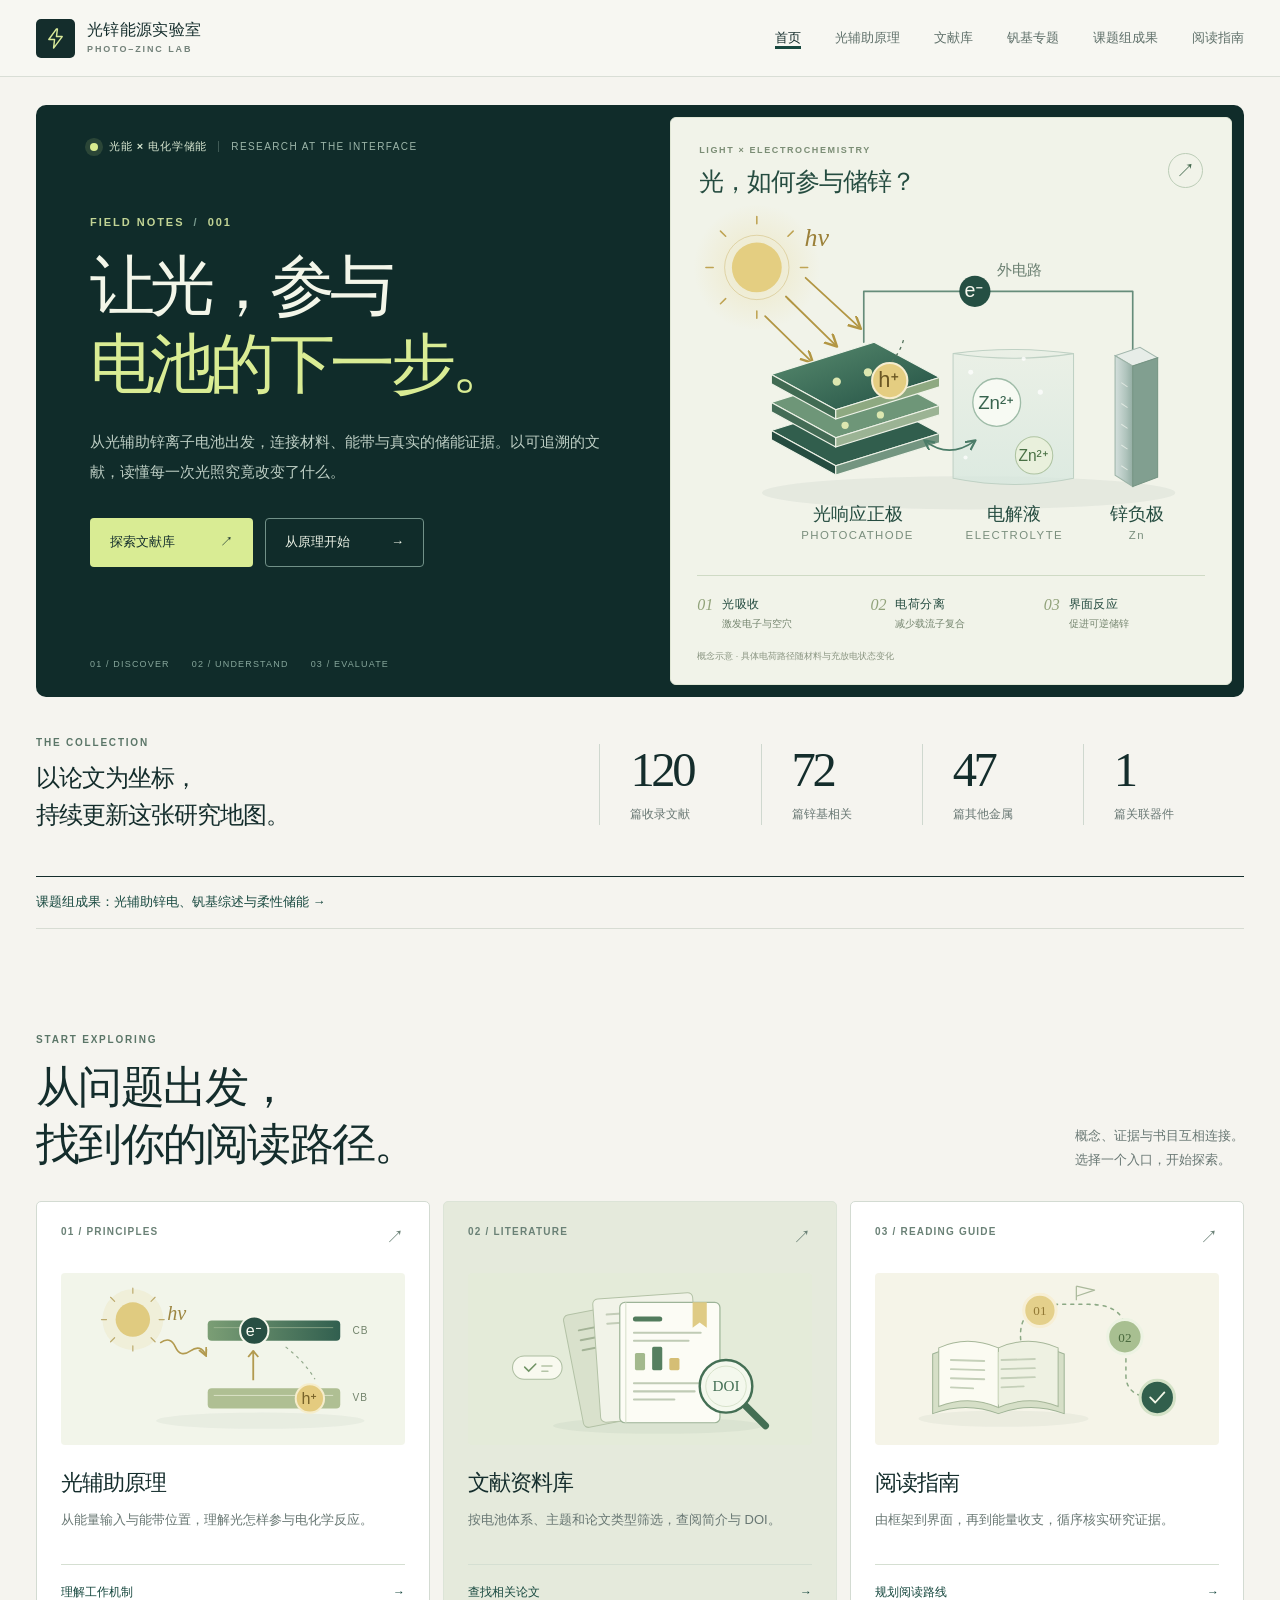
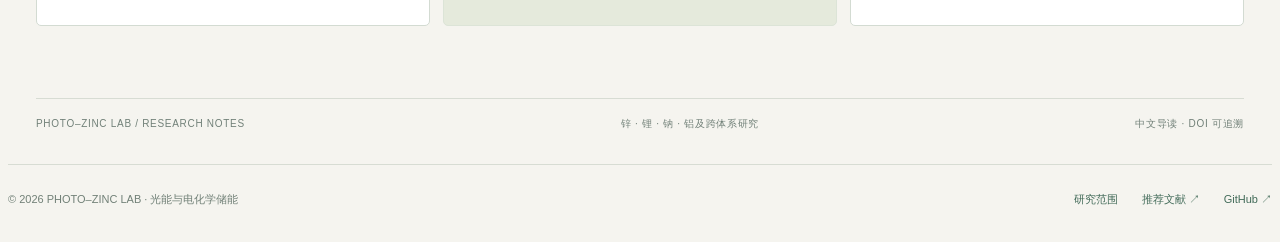
==== index.html @ b0307378 "Illustrate the three home reading entrances" ====
<!DOCTYPE html>
<html lang="zh-CN">
<head>
  <meta charset="utf-8"/>
  <meta name="viewport" content="width=device-width, initial-scale=1"/>
  <meta name="theme-color" content="#102c2a"/>
  <title>首页 · 光锌能源实验室</title>
  <meta name="description" content="光辅助电池原理与精选文献，连接锌、锂、钠、铝等金属体系。"/>
  <link rel="stylesheet" href="site.css?v=20261015-group1"/>
  <link rel="stylesheet" href="home-mechanism.css?v=20261015-diagram1"/>
  <link rel="stylesheet" href="home-entries.css?v=20261015-entries1"/>
</head>
<body>
  <a class="skip-link" href="#main-content">跳转到主要内容</a>
  <header class="site-header">
    <div class="header-inner">
      <a href="index.html" class="brand" aria-label="光锌能源实验室首页">
        <span class="brand-mark"><svg width="23" height="23" viewBox="0 0 24 24" fill="none" aria-hidden="true"><path d="M13 2 5 13h6l-1 9 9-12h-6l1-8Z" stroke="currentColor" stroke-width="1.5" stroke-linejoin="round"/></svg></span>
        <span><strong>光锌能源实验室</strong><small>PHOTO–ZINC LAB</small></span>
      </a>
      <nav class="site-nav" aria-label="主导航">
        <a href="index.html" aria-current="page">首页</a>
        <a href="principles.html">光辅助原理</a>
        <a href="literature.html">文献库</a>
        <a href="vanadium.html">钒基专题</a><a href="group.html">课题组成果</a><a href="guide.html">阅读指南</a>
      </nav>
    </div>
  </header>
  <main class="page-shell" id="main-content">
    <section class="home-hero" aria-labelledby="hero-title">
      <div class="hero-copy">
        <div class="hero-overline"><span class="hero-pulse" aria-hidden="true"></span><span>光能 × 电化学储能</span><span class="hero-overline-en">RESEARCH AT THE INTERFACE</span></div>
        <span class="hero-edition">FIELD NOTES <span> / </span> 001</span>
        <h1 id="hero-title">让光，参与<br/><em>电池的下一步。</em></h1>
        <p class="home-lead">从光辅助锌离子电池出发，连接材料、能带与真实的储能证据。以可追溯的文献，读懂每一次光照究竟改变了什么。</p>
        <div class="hero-actions">
          <a class="button primary" href="literature.html">探索文献库 <span aria-hidden="true">↗</span></a>
          <a class="button secondary" href="principles.html">从原理开始 <span aria-hidden="true">→</span></a>
        </div>
        <div class="hero-index"><span>01 / DISCOVER</span><span>02 / UNDERSTAND</span><span>03 / EVALUATE</span></div>
      </div>
      <figure class="hero-visual mechanism-figure" aria-labelledby="mechanism-heading">
        <div class="mechanism-heading"><div><span class="mechanism-eyebrow">LIGHT × ELECTROCHEMISTRY</span><h2 id="mechanism-heading">光，如何参与储锌？</h2></div><a class="mechanism-link" href="principles.html" aria-label="查看光辅助工作原理">↗</a></div>
        <svg class="mechanism-art" viewBox="0 0 520 350" role="img" aria-labelledby="mechanism-title mechanism-description">
          <title id="mechanism-title">光辅助锌离子电池的界面反应示意</title>
          <desc id="mechanism-description">光照激发光响应正极中的电子与空穴。分离后的载流子参与界面反应，锌离子在正极与电解液之间可逆迁移；正极通过外电路与锌负极相连。箭头表示概念过程，具体电荷路径随材料和充放电状态变化。</desc>
          <defs>
            <radialGradient id="light-halo"><stop stop-color="#e5cd73" stop-opacity=".3"/><stop offset="1" stop-color="#e5cd73" stop-opacity="0"/></radialGradient>
            <linearGradient id="cathode-face" x1="0" y1="0" x2="1" y2="1"><stop stop-color="#5a8d70"/><stop offset="1" stop-color="#214f43"/></linearGradient>
            <linearGradient id="zinc-face" x1="0" x2="1"><stop stop-color="#d4dfdc"/><stop offset=".6" stop-color="#b1c5be"/><stop offset="1" stop-color="#93ada3"/></linearGradient>
            <linearGradient id="electrolyte-fill" x1="0" y1="0" x2="0" y2="1"><stop stop-color="#d6e7de" stop-opacity=".25"/><stop offset="1" stop-color="#d6e7de" stop-opacity=".75"/></linearGradient>
            <marker id="light-arrow" markerWidth="8" markerHeight="8" refX="6" refY="3.5" orient="auto"><path d="M0 0 7 3.5 0 7" fill="none" stroke="#b29643" stroke-width="1.4" stroke-linejoin="round"/></marker>
            <marker id="ion-arrow" markerWidth="7" markerHeight="7" refX="5.5" refY="3" orient="auto-start-reverse"><path d="M0 0 6 3 0 6" fill="none" stroke="#4b7c68" stroke-width="1.3" stroke-linejoin="round"/></marker>
          </defs>
          <ellipse cx="277" cy="280" rx="199" ry="16" fill="#1b443b" opacity=".055"/>
          <path d="M176 135V86H435V143" fill="none" stroke="#668c7a" stroke-width="1.6" stroke-linecap="round" stroke-linejoin="round"/>
          <text x="326" y="70" text-anchor="middle" fill="#6c8072" font-size="14">外电路</text>
          <g transform="translate(283 86)"><circle r="15" fill="#254f43"/><text text-anchor="middle" y="5.5" fill="#f8f9f0" font-size="19">e⁻</text></g>
          <circle cx="73" cy="63" r="61" fill="url(#light-halo)"/>
          <circle cx="73" cy="63" r="24" fill="#e4ce81"/>
          <circle cx="73" cy="63" r="31" fill="none" stroke="#c9b166" stroke-width=".8" opacity=".55"/>
          <g fill="none" stroke="#bfa454" stroke-width="1.5" stroke-linecap="round"><path d="M73 21v-7M73 105v7M31 63h-7M115 63h7M43 33l-5-5M103 93l5 5M43 93l-5 5M103 33l5-5"/></g>
          <text x="119" y="42" fill="#9b8039" font-family="Georgia,serif" font-style="italic" font-size="25">hν</text>
          <g fill="none" stroke="#b29643" stroke-width="1.7" stroke-linecap="round" marker-end="url(#light-arrow)"><path d="M101 91l48 47"/><path d="M81 110l45 44"/><path d="M120 73l52 48"/></g>
          <path d="M262 146Q319 138 378 146V266Q322 278 262 266Z" fill="url(#electrolyte-fill)" stroke="#bfd1c4" stroke-width="1"/>
          <path d="M262 146Q319 155 378 146" fill="none" stroke="#bfd1c4" stroke-width="1"/>
          <g fill="#fff" opacity=".75"><circle cx="279" cy="164" r="2.4"/><circle cx="346" cy="183" r="2.5"/><circle cx="352" cy="254" r="2"/><circle cx="274" cy="246" r="2"/><circle cx="330" cy="151" r="2"/></g>
          <g stroke="#eff3e8" stroke-width="1.1" stroke-linejoin="round">
            <path d="m87 220 99-31 63 34-100 31Z" fill="#315e4d"/><path d="M87 220v9l62 34v-9Z" fill="#254c40"/><path d="m149 254 100-31v9l-100 31Z" fill="#739580"/>
            <path d="m87 193 99-31 63 34-100 31Z" fill="#6e9678"/><path d="M87 193v9l62 34v-9Z" fill="#446c56"/><path d="m149 227 100-31v9l-100 31Z" fill="#9bb394"/>
            <path d="m87 166 99-31 63 34-100 31Z" fill="url(#cathode-face)"/><path d="M87 166v9l62 34v-9Z" fill="#416b53"/><path d="m149 200 100-31v9l-100 31Z" fill="#8ea981"/>
          </g>
          <g fill="#dce7b0"><circle cx="150" cy="173" r="4"/><circle cx="180" cy="164" r="4"/><circle cx="210" cy="174" r="4"/><circle cx="158" cy="215" r="3.5"/><circle cx="192" cy="205" r="3.5"/></g>
          <path d="M198 159q13-12 17-29" fill="none" stroke="#54725d" stroke-width="1.3" stroke-dasharray="3 4"/>
          <g transform="translate(201 172)"><circle r="17" fill="#e4cd81" stroke="#f6edcf" stroke-width="2"/><text text-anchor="middle" y="6" fill="#6a5724" font-size="21">h⁺</text></g>
          <g transform="translate(304 193)"><circle r="23" fill="#f7faf3" stroke="#9fbca8" stroke-width="1.3"/><text text-anchor="middle" y="6" fill="#38634e" font-size="18">Zn²⁺</text></g>
          <g transform="translate(340 244)"><circle r="18" fill="#e9f0dc" stroke="#afc4a2" stroke-width="1"/><text text-anchor="middle" y="5" fill="#497044" font-size="15">Zn²⁺</text></g>
          <path d="M235 230q23 18 48 0" fill="none" stroke="#4b7c68" stroke-width="1.6" stroke-linecap="round" marker-start="url(#ion-arrow)" marker-end="url(#ion-arrow)"/>
          <path d="m418 148 24-8 17 10-24 8Z" fill="#e7ede8" stroke="#a2b7ad" stroke-width="1"/><path d="M418 148v115l17 11V158Z" fill="url(#zinc-face)" stroke="#9cb3a7" stroke-width="1"/><path d="m435 158 24-8v115l-24 9Z" fill="#819f90" stroke="#759483" stroke-width="1"/>
          <g fill="none" stroke="#f0f4ed" stroke-width="1" opacity=".7"><path d="m424 174 6 4m-6 16 6 4m-6 16 6 4m-6 16 6 4m-6 16 6 4"/></g>
          <g fill="#254c40" font-size="17" font-weight="600" text-anchor="middle"><text x="170" y="306">光响应正极</text><text x="321" y="306">电解液</text><text x="439" y="306">锌负极</text></g>
          <g fill="#7a8e7d" font-size="11" letter-spacing="1.4" text-anchor="middle"><text x="170" y="325">PHOTOCATHODE</text><text x="321" y="325">ELECTROLYTE</text><text x="439" y="325">Zn</text></g>
        </svg>
        <figcaption class="mechanism-caption"><ol class="mechanism-steps"><li><span>01</span><div><strong>光吸收</strong><small>激发电子与空穴</small></div></li><li><span>02</span><div><strong>电荷分离</strong><small>减少载流子复合</small></div></li><li><span>03</span><div><strong>界面反应</strong><small>促进可逆储锌</small></div></li></ol><p>概念示意 · 具体电荷路径随材料与充放电状态变化</p></figcaption>
      </figure>
    </section>
    <section class="home-metrics" aria-label="文献库概览">
      <div class="metric-intro"><span class="kicker">THE COLLECTION</span><strong>以论文为坐标，<br/>持续更新这张研究地图。</strong></div>
      <div class="home-stats"><div><strong data-paper-count>120</strong><span>篇收录文献</span></div><div><strong data-system-count="zinc">72</strong><span>篇锌基相关</span></div><div><strong data-system-count="other-metals">47</strong><span>篇其他金属</span></div><div><strong data-system-count="related-devices">1</strong><span>篇关联器件</span></div></div>
    </section>
    <p class="home-group-link"><a href="group.html">课题组成果：光辅助锌电、钒基综述与柔性储能 →</a></p><section class="entry-section" aria-labelledby="entry-title">
      <div class="entry-heading"><div><span class="kicker">START EXPLORING</span><h2 id="entry-title">从问题出发，<br/>找到你的阅读路径。</h2></div><p>概念、证据与书目互相连接。<br/>选择一个入口，开始探索。</p></div>
      <div class="entry-grid" id="home-paths">
        <a class="entry-card illustrated-entry" href="principles.html"><div class="entry-card-top"><span>01 / PRINCIPLES</span><span aria-hidden="true">↗</span></div><div class="entry-art entry-art-principles" aria-hidden="true"><svg viewBox="0 0 320 170" focusable="false">
  <defs><linearGradient id="entry-band" x1="0" x2="1"><stop stop-color="#7b9e75"/><stop offset="1" stop-color="#315f4f"/></linearGradient><marker id="entry-photon-arrow" markerWidth="6" markerHeight="6" refX="4.5" refY="2.5" orient="auto"><path d="M0 0 5 2.5 0 5" fill="none" stroke="#b29a4f" stroke-width="1.2"/></marker></defs>
  <ellipse cx="187" cy="146" rx="103" ry="8" fill="#254c40" opacity=".05"/>
  <circle cx="61" cy="46" r="30" fill="#e5dba2" opacity=".25"/><circle cx="61" cy="46" r="17" fill="#e0cb80"/><g stroke="#bdab6e" stroke-width="1.2" stroke-linecap="round"><path d="M61 20v-5M61 72v5M35 46h-5M87 46h5M43 28l-4-4M79 64l4 4M43 64l-4 4M79 28l4-4"/></g>
  <path d="M88 69q10-7 15 4t15 4 15 4" fill="none" stroke="#b29a4f" stroke-width="1.6" marker-end="url(#entry-photon-arrow)"/><text x="95" y="46" font-size="20" font-family="Georgia,serif" font-style="italic" fill="#9d8642">hν</text>
  <rect x="135" y="47" width="131" height="20" rx="4" fill="url(#entry-band)"/><path d="M141 54h118" stroke="#b5c8a4" stroke-width=".8" opacity=".7"/>
  <rect x="135" y="114" width="131" height="20" rx="4" fill="#afbf93"/><path d="M141 121h118" stroke="#e5ebd3" stroke-width=".8"/>
  <path d="M180 106V78m-5 5 5-6 5 6" fill="none" stroke="#b29a4f" stroke-width="1.8" stroke-linejoin="round"/>
  <path d="M212 73q19 15 29 32" fill="none" stroke="#94aa8d" stroke-width="1.2" stroke-dasharray="3 4"/>
  <circle cx="181" cy="57" r="14" fill="#284f43" stroke="#f5f7eb" stroke-width="2"/><text x="181" y="62" text-anchor="middle" fill="#fafbf3" font-size="16">e⁻</text>
  <circle cx="236" cy="124" r="14" fill="#e4cb7f" stroke="#f5edcc" stroke-width="2"/><text x="236" y="129" text-anchor="middle" fill="#78632a" font-size="16">h⁺</text>
  <g fill="#72836b" font-size="10" letter-spacing="1"><text x="278" y="60">CB</text><text x="278" y="127">VB</text></g>
</svg></div><div class="entry-copy"><h3>光辅助原理</h3><p>从能量输入与能带位置，理解光怎样参与电化学反应。</p></div><span class="entry-link">理解工作机制 <span aria-hidden="true">→</span></span></a>
        <a class="entry-card illustrated-entry" href="literature.html"><div class="entry-card-top"><span>02 / LITERATURE</span><span aria-hidden="true">↗</span></div><div class="entry-art entry-art-library" aria-hidden="true"><svg viewBox="0 0 320 170" focusable="false">
  <ellipse cx="178" cy="151" rx="104" ry="8" fill="#254c40" opacity=".05"/>
  <g transform="rotate(-11 148 86)"><rect x="93" y="31" width="95" height="113" rx="5" fill="#d9e1cc" stroke="#b3c2a6"/><path d="M106 48h47m-47 10h61m-61 10h55" stroke="#a3b396" stroke-width="2" stroke-linecap="round"/></g>
  <g transform="rotate(-4 173 82)"><rect x="117" y="22" width="99" height="122" rx="5" fill="#f1f3e8" stroke="#b3c2a6"/><path d="M130 38h55m-55 9h63" stroke="#c3cdb8" stroke-width="2" stroke-linecap="round"/></g>
  <rect x="140" y="29" width="99" height="119" rx="5" fill="#fcfcf5" stroke="#9db498" stroke-width="1.2"/><path d="M146 29v119" stroke="#d6dfc9" stroke-width="1"/>
  <rect x="153" y="43" width="29" height="5" rx="2.5" fill="#527c5d"/><path d="M154 59h66m-66 8h54m-54 42h64m-64 8h60m-60 8h40" fill="none" stroke="#c0cbb5" stroke-width="2" stroke-linecap="round"/>
  <rect x="155" y="79" width="10" height="17" rx="1.5" fill="#a3b98d"/><rect x="172" y="73" width="10" height="23" rx="1.5" fill="#567f60"/><rect x="189" y="84" width="10" height="12" rx="1.5" fill="#d5be75"/>
  <path d="M212 29v25l7-5 7 5V29" fill="#dfcb85"/>
  <g transform="translate(58 94)"><rect x="-24" y="-12" width="49" height="23" rx="11.5" fill="#f8f9ef" stroke="#adbea1"/><path d="m-12-1 4 4 7-7" fill="none" stroke="#709365" stroke-width="1.5" stroke-linecap="round"/><path d="M5-2h10m-10 5h6" stroke="#b4c4a7" stroke-width="1.5" stroke-linecap="round"/></g>
  <g transform="translate(245 112)"><path d="m19 19 20 20" fill="none" stroke="#446f54" stroke-width="7" stroke-linecap="round"/><circle r="26" fill="#f4f8ed" stroke="#446f54" stroke-width="2.4"/><circle r="20" fill="none" stroke="#d1ddc3" stroke-width=".8"/><text text-anchor="middle" y="5" fill="#446f54" font-family="Georgia,serif" font-size="15">DOI</text></g>
</svg></div><div class="entry-copy"><h3>文献资料库</h3><p>按电池体系、主题和论文类型筛选，查阅简介与 DOI。</p></div><span class="entry-link">查找相关论文 <span aria-hidden="true">→</span></span></a>
        <a class="entry-card illustrated-entry" href="guide.html"><div class="entry-card-top"><span>03 / READING GUIDE</span><span aria-hidden="true">↗</span></div><div class="entry-art entry-art-guide" aria-hidden="true"><svg viewBox="0 0 320 170" focusable="false">
  <ellipse cx="117" cy="144" rx="84" ry="8" fill="#254c40" opacity=".05"/>
  <path d="M47 80q33-14 65 0 32-14 65 0v59q-33-12-65 0-32-12-65 0Z" fill="#d6dfc7" stroke="#9fb396" stroke-width="1"/>
  <path d="M53 74q28-13 59 0v59q-29-13-59-1Z" fill="#fbfbf2" stroke="#a6b799" stroke-width="1"/><path d="M112 74q30-13 59 0v58q-29-12-59 1Z" fill="#eef1e2" stroke="#a6b799" stroke-width="1"/>
  <path d="M112 78v52" stroke="#d1dbc2" stroke-width="1.2"/><path d="m65 86 33 1m-33 8 33 1m-33 8 33 1m-33 8 22 1m28-28 33-1m-33 10 33-1m-33 10 33-1m-33 10 22-1" fill="none" stroke="#c5d0b9" stroke-width="1.8" stroke-linecap="round"/>
  <path d="M134 66q-3-35 37-35h30q37 0 37 29v41q0 22 29 22" fill="none" stroke="#8ca985" stroke-width="1.5" stroke-linecap="round" stroke-dasharray="3 5"/>
  <circle cx="153" cy="37" r="16" fill="#e4d08b" stroke="#f7efd5" stroke-width="3"/><text x="153" y="42" text-anchor="middle" fill="#927935" font-size="13" font-family="Georgia,serif">01</text>
  <circle cx="237" cy="63" r="17" fill="#a8bf91" stroke="#edf3e3" stroke-width="3"/><text x="237" y="68" text-anchor="middle" fill="#48683c" font-size="13" font-family="Georgia,serif">02</text>
  <circle cx="269" cy="123" r="17" fill="#315f4c" stroke="#d4e2c7" stroke-width="3"/><path d="m262 123 5 5 9-10" fill="none" stroke="#f3f7e8" stroke-width="1.8" stroke-linecap="round" stroke-linejoin="round"/>
  <path d="M189 27V13m0 0 18 4-18 6" fill="none" stroke="#aab99b" stroke-width="1.2" stroke-linejoin="round"/>
</svg></div><div class="entry-copy"><h3>阅读指南</h3><p>由框架到界面，再到能量收支，循序核实研究证据。</p></div><span class="entry-link">规划阅读路线 <span aria-hidden="true">→</span></span></a>
      </div>
    </section>
    <div class="home-bottom"><span>PHOTO–ZINC LAB / RESEARCH NOTES</span><span>锌 · 锂 · 钠 · 铝及跨体系研究</span><span>中文导读 · DOI 可追溯</span></div>
  </main>
  <footer class="site-footer"><span>© 2026 PHOTO–ZINC LAB · 光能与电化学储能</span><div class="footer-links"><a href="guide.html#research">研究范围</a><a href="https://github.com/terryliu0125-ship-it/photo-zinc-lab/issues" target="_blank" rel="noopener noreferrer">推荐文献 ↗</a><a href="https://github.com/terryliu0125-ship-it/photo-zinc-lab" target="_blank" rel="noopener noreferrer">GitHub ↗</a></div></footer>
  <script src="site.js?v=20261013-pages1" defer></script>
</body>
</html>
---- site.css ----
:root {
  --ink:#142d2c;
  --green:#17483f;
  --mint:#d9ea91;
  --paper:#f5f4ef;
  --muted:#687773;
  --line:#d7dcd3;
  --white:#fff;
  --radius:8px;
  color:var(--ink);
  background:var(--paper);
  font-family:-apple-system,BlinkMacSystemFont,"PingFang SC","Microsoft YaHei",Arial,sans-serif;
  font-synthesis:none;
}
* { box-sizing:border-box; }
html { scroll-behavior:smooth; }
body { margin:0; font-size:15px; line-height:1.75; }
button,input,select,textarea { font:inherit; }
button,a,input,select { -webkit-tap-highlight-color:transparent; }
button { cursor:pointer; border:0; }
button:disabled { cursor:default; }
a { color:inherit; text-decoration:none; }
a:hover { color:var(--green); }
a,button { transition:color .2s,background .2s,border-color .2s,transform .2s,box-shadow .2s; }
img,svg { max-width:100%; }
h1,h2,h3,h4,p { margin:0; }
h1,h2,h3,h4 { line-height:1.25; letter-spacing:-.04em; }
ul,ol { margin:0; }
[hidden] { display:none!important; }
:is(a,button,input,select,summary):focus-visible { outline:3px solid #9cc953; outline-offset:4px; }
section[id],article[id],li[id] { scroll-margin-top:105px; }
.skip-link { position:fixed; z-index:100; left:16px; top:-100px; padding:11px 18px; background:var(--ink); color:#fff; }
.skip-link:focus { top:12px; }

/* Site chrome */
.site-header { position:sticky; top:0; z-index:30; border-bottom:1px solid #d9ded6; background:#f7f7f2f2; backdrop-filter:blur(18px); }
.header-inner { max-width:1336px; min-height:76px; margin:auto; padding:0 36px; display:flex; justify-content:space-between; align-items:center; gap:30px; }
.brand { display:flex; align-items:center; gap:12px; flex-shrink:0; }
.brand-mark { width:39px; height:39px; display:grid; place-items:center; border-radius:5px; background:var(--ink); color:#d8e999; }
.brand strong { display:block; font-size:16px; font-weight:700; line-height:1.3; letter-spacing:.02em; }
.brand small { display:block; color:#73827a; font:600 9px/1.5 Arial,sans-serif; letter-spacing:.21em; margin-top:2px; }
.site-nav { display:flex; align-items:center; align-self:stretch; gap:34px; }
.site-nav a { position:relative; display:flex; align-items:center; white-space:nowrap; color:#5f706a; font-size:13px; font-weight:600; }
.site-nav a:after { content:""; position:absolute; left:0; right:0; bottom:0; height:3px; background:var(--green); transform:scaleX(0); transform-origin:left; transition:transform .2s; }
.site-nav a:hover,.site-nav a[aria-current=page] { color:var(--ink); }
.site-nav a:hover:after,.site-nav a[aria-current=page]:after { transform:scaleX(1); }
.page-shell { max-width:1336px; margin:0 auto; padding:0 36px; }
.breadcrumb { display:flex; gap:11px; align-items:center; margin:32px 0 44px; color:#77857c; font-size:11px; letter-spacing:.04em; }
.breadcrumb a { color:var(--green); }
.kicker { display:block; color:#5b7668; font:700 10px/1.5 Arial,sans-serif; letter-spacing:.18em; text-transform:uppercase; }
.section { padding:0 0 70px; }
.page-heading { display:flex; align-items:end; justify-content:space-between; gap:30px; margin:0 0 34px; }
.page-heading h1,.principle-header h1,.section-heading h1 { margin:12px 0 16px; font-family:"Songti SC","Noto Serif CJK SC",Georgia,serif; font-size:clamp(42px,4.4vw,62px); font-weight:700; line-height:1.25; letter-spacing:-.06em; }
.page-heading p,.section-heading>p { max-width:660px; color:var(--muted); font-size:15px; line-height:1.9; }
.page-note { border:1px solid var(--line); padding:18px 22px; background:#fff; color:var(--muted); font-size:12px; }

/* Cover */
.home-hero { display:grid; grid-template-columns:1.05fr .95fr; min-height:592px; gap:0; margin-top:28px; background:#102c2a; color:#f3f6e9; overflow:hidden; border-radius:10px; }
.hero-copy { display:flex; flex-direction:column; padding:32px 22px 28px 54px; min-width:0; }
.hero-overline { display:flex; align-items:center; gap:11px; color:#d7e6d0; font-size:11px; font-weight:600; letter-spacing:.08em; }
.hero-pulse { display:block; width:8px; height:8px; flex:none; border-radius:50%; background:#d9eb8e; box-shadow:0 0 0 5px #d9eb8e22; }
.hero-overline-en { padding-left:12px; border-left:1px solid #9db6aa55; color:#9db6aa; font:10px Arial,sans-serif; letter-spacing:.14em; }
.hero-edition { margin-top:auto; color:#c2d495; font:700 11px/1.5 Arial,sans-serif; letter-spacing:.18em; }
.hero-edition span { color:#78998d; padding:0 4px; }
.home-hero h1 { margin:17px 0 24px; font-family:"Songti SC","Noto Serif CJK SC",Georgia,serif; font-size:clamp(47px,5.1vw,75px); font-weight:700; letter-spacing:-.075em; line-height:1.19; }
.home-hero h1 em { font-style:normal; color:#d9ec94; }
.home-lead { max-width:525px; color:#bdcec4; font-size:15px; line-height:1.95; }
.hero-actions { display:flex; flex-wrap:wrap; gap:12px; margin-top:32px; }
.button { display:inline-flex; align-items:center; justify-content:space-between; gap:26px; min-height:49px; padding:10px 19px; border:1px solid transparent; border-radius:4px; font-size:13px; font-weight:700; }
.button.primary { min-width:163px; background:#d9ec94; color:#17312e; }
.button.primary:hover { background:#ecf5bd; transform:translateY(-2px); color:#17312e; }
.button.secondary { min-width:159px; border-color:#719188; color:#eef4e8; }
.button.secondary:hover { background:#25453f; color:#fff; }
.hero-index { display:flex; flex-wrap:wrap; gap:22px; margin-top:auto; padding-top:34px; color:#86a69b; font:9px Arial,sans-serif; letter-spacing:.13em; }
.hero-visual { min-width:0; position:relative; display:flex; flex-direction:column; margin:12px 12px 12px 0; border:1px solid #54776b80; border-radius:6px; overflow:hidden; background:radial-gradient(circle at 52% 43%,#285d52 0,#183d39 44%,#13312f 80%); }
.hero-visual:before { content:""; position:absolute; inset:0; opacity:.14; pointer-events:none; background-image:linear-gradient(#add0bd 1px,transparent 1px),linear-gradient(90deg,#add0bd 1px,transparent 1px); background-size:39px 39px; mask-image:linear-gradient(to bottom,transparent,#000 35%,#000 80%,transparent); }
.visual-topline { display:flex; justify-content:space-between; gap:16px; position:relative; z-index:1; padding:19px 22px 0; color:#a9c5b6; font:10px Arial,sans-serif; letter-spacing:.08em; }
.hero-visual svg { display:block; position:relative; z-index:1; width:min(100%,530px); max-height:480px; margin:auto; }
.visual-caption { display:flex; justify-content:space-between; gap:20px; align-items:center; position:relative; z-index:1; border-top:1px solid #67877c66; margin:0 22px; padding:16px 0; font-size:11px; color:#d0e3d2; }
.visual-caption b { color:#d9eb8e; font-weight:400; padding:0 3px; }
.visual-caption small { color:#8fae9e; font:9px Arial,sans-serif; text-align:right; }
.home-metrics { display:grid; grid-template-columns:.9fr 1.1fr; gap:36px; align-items:center; border-bottom:1px solid var(--ink); padding:38px 0 42px; }
.metric-intro strong { display:block; margin-top:10px; font-family:"Songti SC","Noto Serif CJK SC",Georgia,serif; font-size:24px; line-height:1.55; letter-spacing:-.04em; }
.home-stats { display:grid; grid-template-columns:repeat(3,1fr); }
.home-stats div { border-left:1px solid #cfd8cf; padding:0 14px 0 30px; }
.home-stats strong { display:block; color:var(--ink); font:500 clamp(35px,3.8vw,57px)/1.1 Georgia,serif; letter-spacing:-.07em; }
.home-stats span { display:block; margin-top:7px; color:var(--muted); font-size:12px; }
.entry-section { padding:73px 0 72px; }
.entry-heading { display:flex; align-items:end; justify-content:space-between; gap:25px; margin-bottom:29px; }
.entry-heading h2 { margin-top:12px; font-family:"Songti SC","Noto Serif CJK SC",Georgia,serif; font-size:clamp(31px,3.4vw,47px); line-height:1.3; }
.entry-heading p { max-width:260px; color:var(--muted); font-size:13px; line-height:1.85; }
.entry-grid { display:grid; grid-template-columns:repeat(3,minmax(0,1fr)); gap:13px; }
.entry-card { display:flex; flex-direction:column; min-height:320px; padding:24px 26px 26px; border:1px solid #d3dbd2; background:#fff; }
.entry-card:nth-child(2) { background:#e5eadc; border-color:#dce4d7; }
.entry-card:hover { border-color:#7d9b83; box-shadow:0 16px 38px #1a42320c; transform:translateY(-3px); color:var(--ink); }
.entry-card-top { display:flex; justify-content:space-between; gap:15px; color:#6a8176; font:700 10px/1.5 Arial,sans-serif; letter-spacing:.12em; }
.entry-card-top span:last-child { font-size:18px; font-weight:400; }
.entry-icon { display:grid; place-items:center; width:58px; height:58px; margin:35px 0 23px; border:1px solid #adc0ad; border-radius:50%; color:#315f50; font:italic 25px Georgia,serif; }
.entry-card h3 { font-size:23px; font-weight:650; }
.entry-card p { max-width:280px; margin:12px 0 20px; color:var(--muted); font-size:13px; line-height:1.85; }
.entry-link { display:flex; justify-content:space-between; align-items:center; width:100%; margin-top:auto; padding-top:17px; border-top:1px solid #d5dfd2; color:var(--green); font-size:12px; font-weight:700; }
.home-bottom { display:flex; justify-content:space-between; flex-wrap:wrap; gap:12px 24px; padding:17px 0 32px; border-top:1px solid var(--line); color:#718078; font:10px/1.6 Arial,sans-serif; letter-spacing:.07em; }

/* Shared content pages */
.site-footer { max-width:1264px; margin:0 auto; padding:25px 0 32px; border-top:1px solid var(--line); display:flex; justify-content:space-between; gap:24px; color:#718077; font-size:11px; }
.footer-links { display:flex; flex-wrap:wrap; gap:24px; }
.footer-links a { color:#416a58; }
.section-heading { display:grid; grid-template-columns:1.1fr .9fr; gap:45px; align-items:end; margin:0 0 36px; }
.section-heading h1 { margin-bottom:0; }
.reading-grid { display:grid; grid-template-columns:repeat(3,minmax(0,1fr)); gap:12px; }
.reading-card { display:flex; flex-direction:column; min-height:380px; padding:27px; border:1px solid var(--line); background:#fff; }
.reading-card:nth-child(2) { background:#e9eee6; }
.reading-step { display:block; margin-bottom:67px; color:#5e7e6d; font:700 10px/1.6 Arial,sans-serif; letter-spacing:.1em; }
.reading-card h3 { margin-bottom:17px; font-family:"Songti SC","Noto Serif CJK SC",Georgia,serif; font-size:23px; line-height:1.45; }
.reading-card>p { flex:1; color:var(--muted); font-size:13px; line-height:1.9; }
.reading-links { display:flex; flex-wrap:wrap; gap:7px; margin-top:22px; }
.reading-links a { padding:6px 9px; border:1px solid #cbd8ca; color:var(--green); font-size:11px; }
.reading-links a:hover { background:#dce8d7; }
.evidence-note { display:grid; grid-template-columns:1fr 1fr; gap:0; margin:32px 0; border:1px solid #cad8cc; background:#e4ece4; }
.evidence-note>div { padding:30px; }
.evidence-note>div+div { border-left:1px solid #cad8cc; }
.evidence-note h3 { margin-bottom:12px; font-size:16px; }
.evidence-note p { color:#5e7665; font-size:13px; line-height:1.9; }
.section-source { color:#708179; font-size:12px; line-height:1.9; }
.section-source a { color:var(--green); text-decoration:underline; text-underline-offset:4px; }
.scope-section { padding:30px 0 55px; border-top:1px solid var(--line); }
.scope-section h2 { margin-bottom:23px; font-family:"Songti SC","Noto Serif CJK SC",Georgia,serif; font-size:31px; }
.scope-grid { display:grid; grid-template-columns:repeat(3,1fr); gap:16px; }
.scope-grid article { padding:22px 0 23px; border-top:2px solid var(--green); }
.scope-grid h3 { margin-bottom:10px; font-size:17px; }
.scope-grid p { color:var(--muted); font-size:12px; line-height:1.9; }
.contribute { display:flex; align-items:center; justify-content:space-between; gap:25px; margin:0 0 40px; padding:33px 36px; background:#153b36; color:#fff; }
.contribute h2 { font-family:"Songti SC","Noto Serif CJK SC",Georgia,serif; font-size:24px; }
.contribute p { max-width:650px; margin-top:8px; color:#bbd0c4; font-size:12px; line-height:1.85; }
.contribute .button { white-space:nowrap; background:var(--mint); color:var(--ink); }
.principle-sr-only { position:absolute; width:1px; height:1px; overflow:hidden; clip:rect(0,0,0,0); white-space:nowrap; }

@media(max-width:1000px) {
  .header-inner { padding:0 25px; }
  .site-nav { gap:21px; }
  .page-shell { padding:0 25px; }
  .home-hero { min-height:555px; }
  .hero-copy { padding-left:36px; }
  .home-hero h1 { font-size:clamp(45px,5vw,62px); }
  .hero-overline-en,.visual-caption small { display:none; }
  .site-footer { margin:0 25px; }
}
@media(max-width:760px) {
  .header-inner { align-items:flex-start; flex-direction:column; gap:0; padding:12px 20px 0; min-height:0; }
  .site-nav { align-self:stretch; overflow-x:auto; gap:24px; min-height:45px; margin-top:10px; scrollbar-width:none; }
  .site-nav::-webkit-scrollbar { display:none; }
  .site-nav a { flex:none; font-size:12px; }
  .brand-mark { width:34px; height:34px; }
  .brand strong { font-size:14px; }
  .brand small { font-size:8px; }
  .page-shell { padding:0 20px; }
  .breadcrumb { margin:24px 0 30px; }
  .home-hero { grid-template-columns:1fr; margin-top:15px; }
  .hero-copy { min-height:495px; padding:26px 28px 24px; }
  .hero-edition { margin-top:66px; }
  .home-hero h1 { font-size:clamp(43px,7vw,59px); }
  .hero-visual { min-height:385px; margin:0 10px 10px; }
  .hero-visual svg { height:320px; }
  .home-metrics { grid-template-columns:1fr; gap:24px; padding:30px 0; }
  .home-stats div { padding-left:20px; }
  .home-stats div:first-child { padding-left:0; border-left:0; }
  .entry-section { padding:50px 0; }
  .entry-grid,.reading-grid { grid-template-columns:1fr; }
  .entry-card { min-height:255px; }
  .entry-icon { margin:20px 0 14px; }
  .reading-card { min-height:250px; }
  .reading-step { margin-bottom:32px; }
  .section-heading { grid-template-columns:1fr; gap:14px; }
  .scope-grid { grid-template-columns:1fr; }
  .site-footer { margin:0 20px; }
  section[id],article[id],li[id] { scroll-margin-top:130px; }
}
@media(max-width:520px) {
  .home-hero { border-radius:6px; }
  .hero-copy { min-height:480px; padding:23px 21px 25px; }
  .hero-overline { font-size:10px; }
  .home-hero h1 { font-size:clamp(39px,10vw,50px); margin:14px 0 18px; }
  .home-lead { font-size:13px; }
  .hero-actions { gap:9px; margin-top:24px; }
  .button { min-height:46px; gap:10px; padding:10px 13px; font-size:11px; }
  .button.primary,.button.secondary { min-width:0; }
  .hero-index { gap:11px; font-size:8px; }
  .hero-visual { min-height:325px; }
  .hero-visual svg { height:255px; }
  .visual-topline { padding:14px 14px 0; font-size:8px; }
  .visual-caption { margin:0 14px; font-size:9px; }
  .metric-intro strong { font-size:21px; }
  .home-stats { gap:3px; }
  .home-stats strong { font-size:34px; }
  .home-stats span { font-size:10px; }
  .home-stats div { padding-left:10px; }
  .entry-heading { align-items:start; flex-direction:column; gap:8px; }
  .entry-heading h2 { font-size:32px; }
  .entry-heading p br { display:none; }
  .page-heading { flex-direction:column; align-items:start; }
  .page-heading h1,.principle-header h1,.section-heading h1 { font-size:38px; }
  .evidence-note { grid-template-columns:1fr; }
  .evidence-note>div+div { border-left:0; border-top:1px solid #cad8cc; }
  .contribute { align-items:start; flex-direction:column; padding:26px; }
  .site-footer { flex-direction:column; gap:12px; }
}
@media(prefers-reduced-motion:reduce) { html { scroll-behavior:auto; } *,*:before,*:after { transition:none!important; animation:none!important; } }

/* Five destinations remain readable in the existing mobile navigation. */
@media(max-width:760px){.site-nav{gap:20px;width:100%;justify-content:space-between}.site-nav a{font-size:12px}}
@media(max-width:390px){.site-nav{gap:10px}.site-nav a{font-size:11px}}

.home-stats{grid-template-columns:repeat(4,minmax(0,1fr))}.home-group-link{margin:0 0 30px;padding:14px 0;border-bottom:1px solid var(--line);font-size:13px;color:var(--green)}.group-total{font-size:14px!important}.group-total strong{font:600 28px Georgia,serif}.paper-notice{border-left:2px solid var(--green);padding-left:10px}
@media(max-width:600px){.home-stats{grid-template-columns:repeat(2,1fr);gap:20px}.home-stats div:nth-child(3){border-left:0;padding-left:0}}
---- home-mechanism.css ----
/* An editorial, vector schematic for the home cover. */
.mechanism-figure{background:#f1f3e9;border:1px solid #e1e7d6;border-radius:6px;color:#254c40;isolation:isolate}
.mechanism-figure:before{display:none}
.mechanism-heading{display:flex;align-items:center;justify-content:space-between;gap:18px;padding:26px 28px 0;position:relative;z-index:1}
.mechanism-eyebrow{display:block;color:#7b8d75;font:700 9px/1.5 Arial,sans-serif;letter-spacing:.18em}
.mechanism-heading h2{margin-top:8px;font-family:"Songti SC","Noto Serif CJK SC",Georgia,serif;font-weight:600;font-size:25px;letter-spacing:-.04em}
.mechanism-link{display:grid;place-items:center;flex:none;width:35px;height:35px;border:1px solid #bccdb7;border-radius:50%;color:#466b50;font-size:19px;line-height:1}
.mechanism-link:hover{background:#e1e9d7;border-color:#8eab84;transform:translate(2px,-2px);color:#254c40}
.mechanism-figure .mechanism-art{width:100%;max-width:540px;height:auto;max-height:none;flex:none;margin:auto;display:block;font-family:-apple-system,BlinkMacSystemFont,"PingFang SC","Microsoft YaHei",Arial,sans-serif}
.mechanism-caption{padding:0 26px 20px;margin-top:auto}
.mechanism-steps{list-style:none;margin:0;padding:18px 0 0;border-top:1px solid #cfdac5;display:grid;grid-template-columns:repeat(3,minmax(0,1fr));gap:12px}
.mechanism-steps li{display:flex;align-items:start;gap:9px}
.mechanism-steps li>span{font:italic 16px/1.4 Georgia,serif;color:#91a27a}
.mechanism-steps strong{display:block;font-size:12px;font-weight:650;line-height:1.7;letter-spacing:.03em}
.mechanism-steps small{display:block;color:#75856f;font-size:10px;line-height:1.8;white-space:nowrap}
.mechanism-caption>p{margin-top:16px;color:#899480;font-size:9px;line-height:1.7}
@media(max-width:760px){.home-hero .mechanism-figure{min-height:0;margin:0 10px 10px}.mechanism-heading{padding:24px 25px 0}.mechanism-heading h2{font-size:25px}.mechanism-figure .mechanism-art{height:auto;max-width:530px;margin:8px auto 0}.mechanism-caption{padding:0 25px 20px}}
@media(max-width:520px){.mechanism-heading{padding:21px 18px 0}.mechanism-heading h2{font-size:22px}.mechanism-eyebrow{font-size:8px}.mechanism-link{width:31px;height:31px}.mechanism-caption{padding:0 17px 17px}.mechanism-steps{gap:7px;padding-top:15px}.mechanism-steps li{gap:5px}.mechanism-steps li>span{font-size:13px}.mechanism-steps strong{font-size:11px}.mechanism-steps small{font-size:9px;white-space:normal}.mechanism-caption>p{margin-top:13px;font-size:8px}}
---- home-entries.css ----
/* Three visual entrances, using the cover diagram's materials and palette. */
#home-paths{scroll-margin-top:110px}
.illustrated-entry{min-height:425px;padding:22px 24px;overflow:hidden;border-radius:5px}
.entry-art{display:grid;place-items:center;min-width:0;width:100%;height:172px;margin:22px 0 24px;border-radius:4px;background:#f2f5eafa}
.entry-art-library{background:#e4ebd9}.entry-art-guide{background:#f5f4e8}
.entry-art svg{display:block;width:100%;height:100%;max-width:330px;font-family:-apple-system,BlinkMacSystemFont,"PingFang SC","Microsoft YaHei",Arial,sans-serif;transition:transform .3s ease}
.illustrated-entry:hover .entry-art svg{transform:translateY(-3px)}
.illustrated-entry .entry-copy{min-width:0}
.illustrated-entry h3{font-size:22px}
.illustrated-entry p{max-width:none;margin:11px 0 22px;line-height:1.85}
.illustrated-entry .entry-link{margin-top:auto}
@media(max-width:760px){
 .illustrated-entry{display:grid;grid-template-columns:minmax(0,1fr) 180px;grid-template-areas:"number number" "copy art" "link link";column-gap:20px;row-gap:10px;min-height:200px;padding:17px 22px}
 .illustrated-entry .entry-card-top{grid-area:number}.illustrated-entry .entry-copy{grid-area:copy;align-self:center}.illustrated-entry .entry-art{grid-area:art;height:100px;margin:0;align-self:center}.illustrated-entry .entry-link{grid-area:link;padding-top:11px}
 .illustrated-entry h3{font-size:21px}.illustrated-entry p{margin:9px 0 0;font-size:12px;line-height:1.8}
}
@media(max-width:520px){
 .illustrated-entry{grid-template-columns:1fr;grid-template-areas:"number" "art" "copy" "link";gap:16px;min-height:0;padding:20px}
 .illustrated-entry .entry-art{height:146px}.illustrated-entry .entry-art svg{max-width:290px}.illustrated-entry h3{font-size:22px}.illustrated-entry p{font-size:12px;margin:9px 0 0}.illustrated-entry .entry-link{padding-top:15px}
}
@media(prefers-reduced-motion:reduce){.entry-art svg{transition:none}.illustrated-entry:hover .entry-art svg{transform:none}}
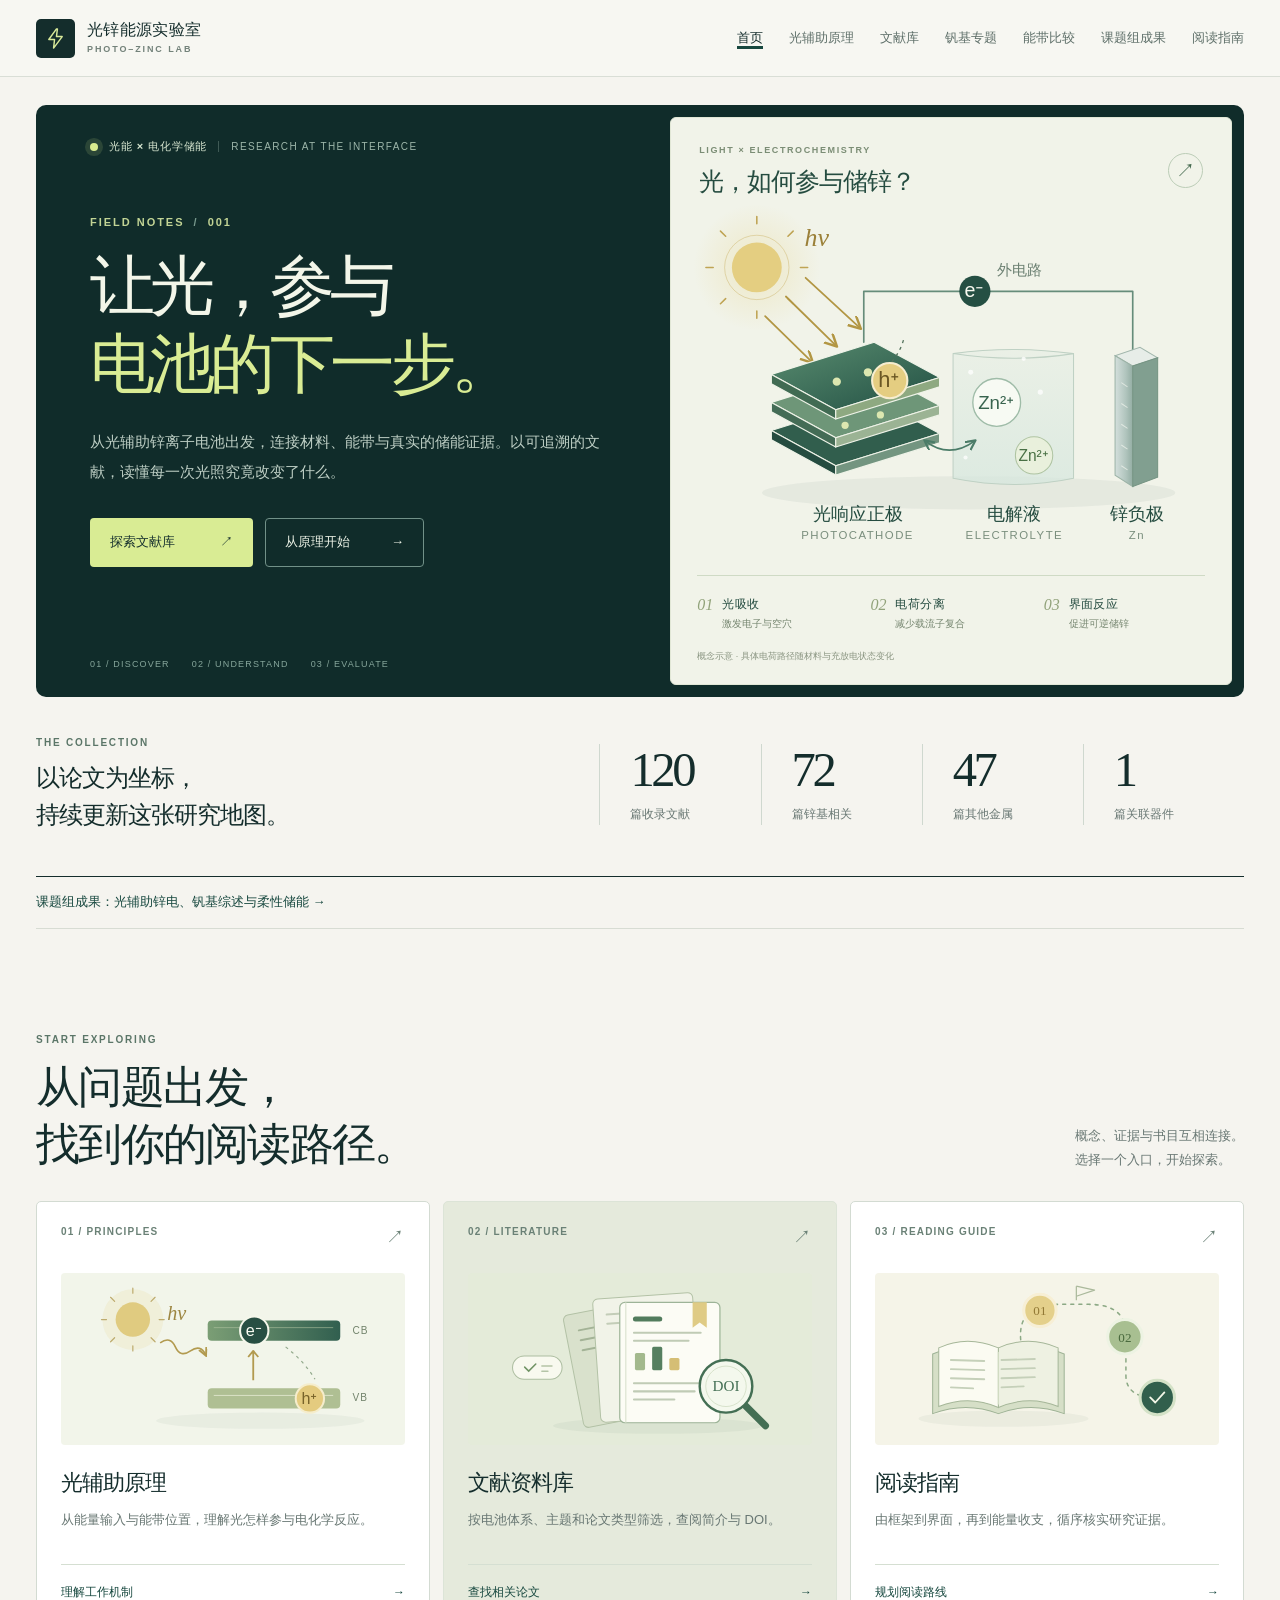
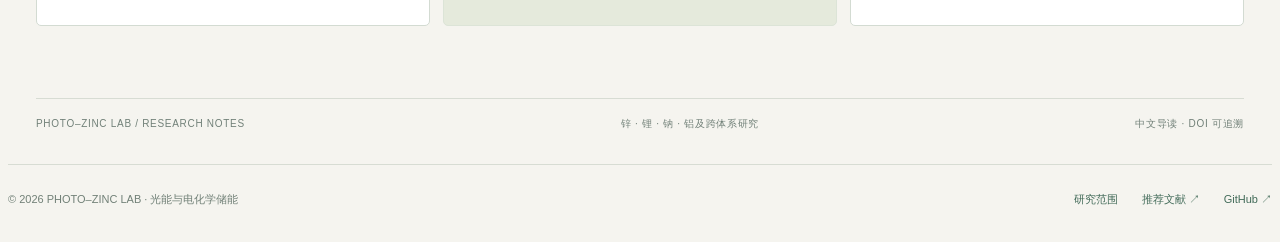
==== commit 740f1532: "Add sourced vanadium band comparison and photocharging screening" ====
--- a/index.html
+++ b/index.html
@@ -1,136 +1,136 @@
-<!DOCTYPE html>
-<html lang="zh-CN">
-<head>
-  <meta charset="utf-8"/>
-  <meta name="viewport" content="width=device-width, initial-scale=1"/>
-  <meta name="theme-color" content="#102c2a"/>
-  <title>首页 · 光锌能源实验室</title>
-  <meta name="description" content="光辅助电池原理与精选文献，连接锌、锂、钠、铝等金属体系。"/>
-  <link rel="stylesheet" href="site.css?v=20261015-group1"/>
-  <link rel="stylesheet" href="home-mechanism.css?v=20261015-diagram1"/>
-  <link rel="stylesheet" href="home-entries.css?v=20261015-entries1"/>
-</head>
-<body>
-  <a class="skip-link" href="#main-content">跳转到主要内容</a>
-  <header class="site-header">
-    <div class="header-inner">
-      <a href="index.html" class="brand" aria-label="光锌能源实验室首页">
-        <span class="brand-mark"><svg width="23" height="23" viewBox="0 0 24 24" fill="none" aria-hidden="true"><path d="M13 2 5 13h6l-1 9 9-12h-6l1-8Z" stroke="currentColor" stroke-width="1.5" stroke-linejoin="round"/></svg></span>
-        <span><strong>光锌能源实验室</strong><small>PHOTO–ZINC LAB</small></span>
-      </a>
-      <nav class="site-nav" aria-label="主导航">
-        <a href="index.html" aria-current="page">首页</a>
-        <a href="principles.html">光辅助原理</a>
-        <a href="literature.html">文献库</a>
-        <a href="vanadium.html">钒基专题</a><a href="group.html">课题组成果</a><a href="guide.html">阅读指南</a>
-      </nav>
-    </div>
-  </header>
-  <main class="page-shell" id="main-content">
-    <section class="home-hero" aria-labelledby="hero-title">
-      <div class="hero-copy">
-        <div class="hero-overline"><span class="hero-pulse" aria-hidden="true"></span><span>光能 × 电化学储能</span><span class="hero-overline-en">RESEARCH AT THE INTERFACE</span></div>
-        <span class="hero-edition">FIELD NOTES <span> / </span> 001</span>
-        <h1 id="hero-title">让光，参与<br/><em>电池的下一步。</em></h1>
-        <p class="home-lead">从光辅助锌离子电池出发，连接材料、能带与真实的储能证据。以可追溯的文献，读懂每一次光照究竟改变了什么。</p>
-        <div class="hero-actions">
-          <a class="button primary" href="literature.html">探索文献库 <span aria-hidden="true">↗</span></a>
-          <a class="button secondary" href="principles.html">从原理开始 <span aria-hidden="true">→</span></a>
-        </div>
-        <div class="hero-index"><span>01 / DISCOVER</span><span>02 / UNDERSTAND</span><span>03 / EVALUATE</span></div>
-      </div>
-      <figure class="hero-visual mechanism-figure" aria-labelledby="mechanism-heading">
-        <div class="mechanism-heading"><div><span class="mechanism-eyebrow">LIGHT × ELECTROCHEMISTRY</span><h2 id="mechanism-heading">光，如何参与储锌？</h2></div><a class="mechanism-link" href="principles.html" aria-label="查看光辅助工作原理">↗</a></div>
-        <svg class="mechanism-art" viewBox="0 0 520 350" role="img" aria-labelledby="mechanism-title mechanism-description">
-          <title id="mechanism-title">光辅助锌离子电池的界面反应示意</title>
-          <desc id="mechanism-description">光照激发光响应正极中的电子与空穴。分离后的载流子参与界面反应，锌离子在正极与电解液之间可逆迁移；正极通过外电路与锌负极相连。箭头表示概念过程，具体电荷路径随材料和充放电状态变化。</desc>
-          <defs>
-            <radialGradient id="light-halo"><stop stop-color="#e5cd73" stop-opacity=".3"/><stop offset="1" stop-color="#e5cd73" stop-opacity="0"/></radialGradient>
-            <linearGradient id="cathode-face" x1="0" y1="0" x2="1" y2="1"><stop stop-color="#5a8d70"/><stop offset="1" stop-color="#214f43"/></linearGradient>
-            <linearGradient id="zinc-face" x1="0" x2="1"><stop stop-color="#d4dfdc"/><stop offset=".6" stop-color="#b1c5be"/><stop offset="1" stop-color="#93ada3"/></linearGradient>
-            <linearGradient id="electrolyte-fill" x1="0" y1="0" x2="0" y2="1"><stop stop-color="#d6e7de" stop-opacity=".25"/><stop offset="1" stop-color="#d6e7de" stop-opacity=".75"/></linearGradient>
-            <marker id="light-arrow" markerWidth="8" markerHeight="8" refX="6" refY="3.5" orient="auto"><path d="M0 0 7 3.5 0 7" fill="none" stroke="#b29643" stroke-width="1.4" stroke-linejoin="round"/></marker>
-            <marker id="ion-arrow" markerWidth="7" markerHeight="7" refX="5.5" refY="3" orient="auto-start-reverse"><path d="M0 0 6 3 0 6" fill="none" stroke="#4b7c68" stroke-width="1.3" stroke-linejoin="round"/></marker>
-          </defs>
-          <ellipse cx="277" cy="280" rx="199" ry="16" fill="#1b443b" opacity=".055"/>
-          <path d="M176 135V86H435V143" fill="none" stroke="#668c7a" stroke-width="1.6" stroke-linecap="round" stroke-linejoin="round"/>
-          <text x="326" y="70" text-anchor="middle" fill="#6c8072" font-size="14">外电路</text>
-          <g transform="translate(283 86)"><circle r="15" fill="#254f43"/><text text-anchor="middle" y="5.5" fill="#f8f9f0" font-size="19">e⁻</text></g>
-          <circle cx="73" cy="63" r="61" fill="url(#light-halo)"/>
-          <circle cx="73" cy="63" r="24" fill="#e4ce81"/>
-          <circle cx="73" cy="63" r="31" fill="none" stroke="#c9b166" stroke-width=".8" opacity=".55"/>
-          <g fill="none" stroke="#bfa454" stroke-width="1.5" stroke-linecap="round"><path d="M73 21v-7M73 105v7M31 63h-7M115 63h7M43 33l-5-5M103 93l5 5M43 93l-5 5M103 33l5-5"/></g>
-          <text x="119" y="42" fill="#9b8039" font-family="Georgia,serif" font-style="italic" font-size="25">hν</text>
-          <g fill="none" stroke="#b29643" stroke-width="1.7" stroke-linecap="round" marker-end="url(#light-arrow)"><path d="M101 91l48 47"/><path d="M81 110l45 44"/><path d="M120 73l52 48"/></g>
-          <path d="M262 146Q319 138 378 146V266Q322 278 262 266Z" fill="url(#electrolyte-fill)" stroke="#bfd1c4" stroke-width="1"/>
-          <path d="M262 146Q319 155 378 146" fill="none" stroke="#bfd1c4" stroke-width="1"/>
-          <g fill="#fff" opacity=".75"><circle cx="279" cy="164" r="2.4"/><circle cx="346" cy="183" r="2.5"/><circle cx="352" cy="254" r="2"/><circle cx="274" cy="246" r="2"/><circle cx="330" cy="151" r="2"/></g>
-          <g stroke="#eff3e8" stroke-width="1.1" stroke-linejoin="round">
-            <path d="m87 220 99-31 63 34-100 31Z" fill="#315e4d"/><path d="M87 220v9l62 34v-9Z" fill="#254c40"/><path d="m149 254 100-31v9l-100 31Z" fill="#739580"/>
-            <path d="m87 193 99-31 63 34-100 31Z" fill="#6e9678"/><path d="M87 193v9l62 34v-9Z" fill="#446c56"/><path d="m149 227 100-31v9l-100 31Z" fill="#9bb394"/>
-            <path d="m87 166 99-31 63 34-100 31Z" fill="url(#cathode-face)"/><path d="M87 166v9l62 34v-9Z" fill="#416b53"/><path d="m149 200 100-31v9l-100 31Z" fill="#8ea981"/>
-          </g>
-          <g fill="#dce7b0"><circle cx="150" cy="173" r="4"/><circle cx="180" cy="164" r="4"/><circle cx="210" cy="174" r="4"/><circle cx="158" cy="215" r="3.5"/><circle cx="192" cy="205" r="3.5"/></g>
-          <path d="M198 159q13-12 17-29" fill="none" stroke="#54725d" stroke-width="1.3" stroke-dasharray="3 4"/>
-          <g transform="translate(201 172)"><circle r="17" fill="#e4cd81" stroke="#f6edcf" stroke-width="2"/><text text-anchor="middle" y="6" fill="#6a5724" font-size="21">h⁺</text></g>
-          <g transform="translate(304 193)"><circle r="23" fill="#f7faf3" stroke="#9fbca8" stroke-width="1.3"/><text text-anchor="middle" y="6" fill="#38634e" font-size="18">Zn²⁺</text></g>
-          <g transform="translate(340 244)"><circle r="18" fill="#e9f0dc" stroke="#afc4a2" stroke-width="1"/><text text-anchor="middle" y="5" fill="#497044" font-size="15">Zn²⁺</text></g>
-          <path d="M235 230q23 18 48 0" fill="none" stroke="#4b7c68" stroke-width="1.6" stroke-linecap="round" marker-start="url(#ion-arrow)" marker-end="url(#ion-arrow)"/>
-          <path d="m418 148 24-8 17 10-24 8Z" fill="#e7ede8" stroke="#a2b7ad" stroke-width="1"/><path d="M418 148v115l17 11V158Z" fill="url(#zinc-face)" stroke="#9cb3a7" stroke-width="1"/><path d="m435 158 24-8v115l-24 9Z" fill="#819f90" stroke="#759483" stroke-width="1"/>
-          <g fill="none" stroke="#f0f4ed" stroke-width="1" opacity=".7"><path d="m424 174 6 4m-6 16 6 4m-6 16 6 4m-6 16 6 4m-6 16 6 4"/></g>
-          <g fill="#254c40" font-size="17" font-weight="600" text-anchor="middle"><text x="170" y="306">光响应正极</text><text x="321" y="306">电解液</text><text x="439" y="306">锌负极</text></g>
-          <g fill="#7a8e7d" font-size="11" letter-spacing="1.4" text-anchor="middle"><text x="170" y="325">PHOTOCATHODE</text><text x="321" y="325">ELECTROLYTE</text><text x="439" y="325">Zn</text></g>
-        </svg>
-        <figcaption class="mechanism-caption"><ol class="mechanism-steps"><li><span>01</span><div><strong>光吸收</strong><small>激发电子与空穴</small></div></li><li><span>02</span><div><strong>电荷分离</strong><small>减少载流子复合</small></div></li><li><span>03</span><div><strong>界面反应</strong><small>促进可逆储锌</small></div></li></ol><p>概念示意 · 具体电荷路径随材料与充放电状态变化</p></figcaption>
-      </figure>
-    </section>
-    <section class="home-metrics" aria-label="文献库概览">
-      <div class="metric-intro"><span class="kicker">THE COLLECTION</span><strong>以论文为坐标，<br/>持续更新这张研究地图。</strong></div>
-      <div class="home-stats"><div><strong data-paper-count>120</strong><span>篇收录文献</span></div><div><strong data-system-count="zinc">72</strong><span>篇锌基相关</span></div><div><strong data-system-count="other-metals">47</strong><span>篇其他金属</span></div><div><strong data-system-count="related-devices">1</strong><span>篇关联器件</span></div></div>
-    </section>
-    <p class="home-group-link"><a href="group.html">课题组成果：光辅助锌电、钒基综述与柔性储能 →</a></p><section class="entry-section" aria-labelledby="entry-title">
-      <div class="entry-heading"><div><span class="kicker">START EXPLORING</span><h2 id="entry-title">从问题出发，<br/>找到你的阅读路径。</h2></div><p>概念、证据与书目互相连接。<br/>选择一个入口，开始探索。</p></div>
-      <div class="entry-grid" id="home-paths">
-        <a class="entry-card illustrated-entry" href="principles.html"><div class="entry-card-top"><span>01 / PRINCIPLES</span><span aria-hidden="true">↗</span></div><div class="entry-art entry-art-principles" aria-hidden="true"><svg viewBox="0 0 320 170" focusable="false">
-  <defs><linearGradient id="entry-band" x1="0" x2="1"><stop stop-color="#7b9e75"/><stop offset="1" stop-color="#315f4f"/></linearGradient><marker id="entry-photon-arrow" markerWidth="6" markerHeight="6" refX="4.5" refY="2.5" orient="auto"><path d="M0 0 5 2.5 0 5" fill="none" stroke="#b29a4f" stroke-width="1.2"/></marker></defs>
-  <ellipse cx="187" cy="146" rx="103" ry="8" fill="#254c40" opacity=".05"/>
-  <circle cx="61" cy="46" r="30" fill="#e5dba2" opacity=".25"/><circle cx="61" cy="46" r="17" fill="#e0cb80"/><g stroke="#bdab6e" stroke-width="1.2" stroke-linecap="round"><path d="M61 20v-5M61 72v5M35 46h-5M87 46h5M43 28l-4-4M79 64l4 4M43 64l-4 4M79 28l4-4"/></g>
-  <path d="M88 69q10-7 15 4t15 4 15 4" fill="none" stroke="#b29a4f" stroke-width="1.6" marker-end="url(#entry-photon-arrow)"/><text x="95" y="46" font-size="20" font-family="Georgia,serif" font-style="italic" fill="#9d8642">hν</text>
-  <rect x="135" y="47" width="131" height="20" rx="4" fill="url(#entry-band)"/><path d="M141 54h118" stroke="#b5c8a4" stroke-width=".8" opacity=".7"/>
-  <rect x="135" y="114" width="131" height="20" rx="4" fill="#afbf93"/><path d="M141 121h118" stroke="#e5ebd3" stroke-width=".8"/>
-  <path d="M180 106V78m-5 5 5-6 5 6" fill="none" stroke="#b29a4f" stroke-width="1.8" stroke-linejoin="round"/>
-  <path d="M212 73q19 15 29 32" fill="none" stroke="#94aa8d" stroke-width="1.2" stroke-dasharray="3 4"/>
-  <circle cx="181" cy="57" r="14" fill="#284f43" stroke="#f5f7eb" stroke-width="2"/><text x="181" y="62" text-anchor="middle" fill="#fafbf3" font-size="16">e⁻</text>
-  <circle cx="236" cy="124" r="14" fill="#e4cb7f" stroke="#f5edcc" stroke-width="2"/><text x="236" y="129" text-anchor="middle" fill="#78632a" font-size="16">h⁺</text>
-  <g fill="#72836b" font-size="10" letter-spacing="1"><text x="278" y="60">CB</text><text x="278" y="127">VB</text></g>
-</svg></div><div class="entry-copy"><h3>光辅助原理</h3><p>从能量输入与能带位置，理解光怎样参与电化学反应。</p></div><span class="entry-link">理解工作机制 <span aria-hidden="true">→</span></span></a>
-        <a class="entry-card illustrated-entry" href="literature.html"><div class="entry-card-top"><span>02 / LITERATURE</span><span aria-hidden="true">↗</span></div><div class="entry-art entry-art-library" aria-hidden="true"><svg viewBox="0 0 320 170" focusable="false">
-  <ellipse cx="178" cy="151" rx="104" ry="8" fill="#254c40" opacity=".05"/>
-  <g transform="rotate(-11 148 86)"><rect x="93" y="31" width="95" height="113" rx="5" fill="#d9e1cc" stroke="#b3c2a6"/><path d="M106 48h47m-47 10h61m-61 10h55" stroke="#a3b396" stroke-width="2" stroke-linecap="round"/></g>
-  <g transform="rotate(-4 173 82)"><rect x="117" y="22" width="99" height="122" rx="5" fill="#f1f3e8" stroke="#b3c2a6"/><path d="M130 38h55m-55 9h63" stroke="#c3cdb8" stroke-width="2" stroke-linecap="round"/></g>
-  <rect x="140" y="29" width="99" height="119" rx="5" fill="#fcfcf5" stroke="#9db498" stroke-width="1.2"/><path d="M146 29v119" stroke="#d6dfc9" stroke-width="1"/>
-  <rect x="153" y="43" width="29" height="5" rx="2.5" fill="#527c5d"/><path d="M154 59h66m-66 8h54m-54 42h64m-64 8h60m-60 8h40" fill="none" stroke="#c0cbb5" stroke-width="2" stroke-linecap="round"/>
-  <rect x="155" y="79" width="10" height="17" rx="1.5" fill="#a3b98d"/><rect x="172" y="73" width="10" height="23" rx="1.5" fill="#567f60"/><rect x="189" y="84" width="10" height="12" rx="1.5" fill="#d5be75"/>
-  <path d="M212 29v25l7-5 7 5V29" fill="#dfcb85"/>
-  <g transform="translate(58 94)"><rect x="-24" y="-12" width="49" height="23" rx="11.5" fill="#f8f9ef" stroke="#adbea1"/><path d="m-12-1 4 4 7-7" fill="none" stroke="#709365" stroke-width="1.5" stroke-linecap="round"/><path d="M5-2h10m-10 5h6" stroke="#b4c4a7" stroke-width="1.5" stroke-linecap="round"/></g>
-  <g transform="translate(245 112)"><path d="m19 19 20 20" fill="none" stroke="#446f54" stroke-width="7" stroke-linecap="round"/><circle r="26" fill="#f4f8ed" stroke="#446f54" stroke-width="2.4"/><circle r="20" fill="none" stroke="#d1ddc3" stroke-width=".8"/><text text-anchor="middle" y="5" fill="#446f54" font-family="Georgia,serif" font-size="15">DOI</text></g>
-</svg></div><div class="entry-copy"><h3>文献资料库</h3><p>按电池体系、主题和论文类型筛选，查阅简介与 DOI。</p></div><span class="entry-link">查找相关论文 <span aria-hidden="true">→</span></span></a>
-        <a class="entry-card illustrated-entry" href="guide.html"><div class="entry-card-top"><span>03 / READING GUIDE</span><span aria-hidden="true">↗</span></div><div class="entry-art entry-art-guide" aria-hidden="true"><svg viewBox="0 0 320 170" focusable="false">
-  <ellipse cx="117" cy="144" rx="84" ry="8" fill="#254c40" opacity=".05"/>
-  <path d="M47 80q33-14 65 0 32-14 65 0v59q-33-12-65 0-32-12-65 0Z" fill="#d6dfc7" stroke="#9fb396" stroke-width="1"/>
-  <path d="M53 74q28-13 59 0v59q-29-13-59-1Z" fill="#fbfbf2" stroke="#a6b799" stroke-width="1"/><path d="M112 74q30-13 59 0v58q-29-12-59 1Z" fill="#eef1e2" stroke="#a6b799" stroke-width="1"/>
-  <path d="M112 78v52" stroke="#d1dbc2" stroke-width="1.2"/><path d="m65 86 33 1m-33 8 33 1m-33 8 33 1m-33 8 22 1m28-28 33-1m-33 10 33-1m-33 10 33-1m-33 10 22-1" fill="none" stroke="#c5d0b9" stroke-width="1.8" stroke-linecap="round"/>
-  <path d="M134 66q-3-35 37-35h30q37 0 37 29v41q0 22 29 22" fill="none" stroke="#8ca985" stroke-width="1.5" stroke-linecap="round" stroke-dasharray="3 5"/>
-  <circle cx="153" cy="37" r="16" fill="#e4d08b" stroke="#f7efd5" stroke-width="3"/><text x="153" y="42" text-anchor="middle" fill="#927935" font-size="13" font-family="Georgia,serif">01</text>
-  <circle cx="237" cy="63" r="17" fill="#a8bf91" stroke="#edf3e3" stroke-width="3"/><text x="237" y="68" text-anchor="middle" fill="#48683c" font-size="13" font-family="Georgia,serif">02</text>
-  <circle cx="269" cy="123" r="17" fill="#315f4c" stroke="#d4e2c7" stroke-width="3"/><path d="m262 123 5 5 9-10" fill="none" stroke="#f3f7e8" stroke-width="1.8" stroke-linecap="round" stroke-linejoin="round"/>
-  <path d="M189 27V13m0 0 18 4-18 6" fill="none" stroke="#aab99b" stroke-width="1.2" stroke-linejoin="round"/>
-</svg></div><div class="entry-copy"><h3>阅读指南</h3><p>由框架到界面，再到能量收支，循序核实研究证据。</p></div><span class="entry-link">规划阅读路线 <span aria-hidden="true">→</span></span></a>
-      </div>
-    </section>
-    <div class="home-bottom"><span>PHOTO–ZINC LAB / RESEARCH NOTES</span><span>锌 · 锂 · 钠 · 铝及跨体系研究</span><span>中文导读 · DOI 可追溯</span></div>
-  </main>
-  <footer class="site-footer"><span>© 2026 PHOTO–ZINC LAB · 光能与电化学储能</span><div class="footer-links"><a href="guide.html#research">研究范围</a><a href="https://github.com/terryliu0125-ship-it/photo-zinc-lab/issues" target="_blank" rel="noopener noreferrer">推荐文献 ↗</a><a href="https://github.com/terryliu0125-ship-it/photo-zinc-lab" target="_blank" rel="noopener noreferrer">GitHub ↗</a></div></footer>
-  <script src="site.js?v=20261013-pages1" defer></script>
-</body>
-</html>
+<!DOCTYPE html>
+<html lang="zh-CN">
+<head>
+  <meta charset="utf-8"/>
+  <meta name="viewport" content="width=device-width, initial-scale=1"/>
+  <meta name="theme-color" content="#102c2a"/>
+  <title>首页 · 光锌能源实验室</title>
+  <meta name="description" content="光辅助电池原理与精选文献，连接锌、锂、钠、铝等金属体系。"/>
+  <link rel="stylesheet" href="site.css?v=20261015-bands1"/>
+  <link rel="stylesheet" href="home-mechanism.css?v=20261015-diagram1"/>
+  <link rel="stylesheet" href="home-entries.css?v=20261015-entries1"/>
+</head>
+<body>
+  <a class="skip-link" href="#main-content">跳转到主要内容</a>
+  <header class="site-header">
+    <div class="header-inner">
+      <a href="index.html" class="brand" aria-label="光锌能源实验室首页">
+        <span class="brand-mark"><svg width="23" height="23" viewBox="0 0 24 24" fill="none" aria-hidden="true"><path d="M13 2 5 13h6l-1 9 9-12h-6l1-8Z" stroke="currentColor" stroke-width="1.5" stroke-linejoin="round"/></svg></span>
+        <span><strong>光锌能源实验室</strong><small>PHOTO–ZINC LAB</small></span>
+      </a>
+      <nav class="site-nav" aria-label="主导航">
+        <a href="index.html" aria-current="page">首页</a>
+        <a href="principles.html">光辅助原理</a>
+        <a href="literature.html">文献库</a>
+        <a href="vanadium.html">钒基专题</a><a href="bands.html">能带比较</a><a href="group.html">课题组成果</a><a href="guide.html">阅读指南</a>
+      </nav>
+    </div>
+  </header>
+  <main class="page-shell" id="main-content">
+    <section class="home-hero" aria-labelledby="hero-title">
+      <div class="hero-copy">
+        <div class="hero-overline"><span class="hero-pulse" aria-hidden="true"></span><span>光能 × 电化学储能</span><span class="hero-overline-en">RESEARCH AT THE INTERFACE</span></div>
+        <span class="hero-edition">FIELD NOTES <span> / </span> 001</span>
+        <h1 id="hero-title">让光，参与<br/><em>电池的下一步。</em></h1>
+        <p class="home-lead">从光辅助锌离子电池出发，连接材料、能带与真实的储能证据。以可追溯的文献，读懂每一次光照究竟改变了什么。</p>
+        <div class="hero-actions">
+          <a class="button primary" href="literature.html">探索文献库 <span aria-hidden="true">↗</span></a>
+          <a class="button secondary" href="principles.html">从原理开始 <span aria-hidden="true">→</span></a>
+        </div>
+        <div class="hero-index"><span>01 / DISCOVER</span><span>02 / UNDERSTAND</span><span>03 / EVALUATE</span></div>
+      </div>
+      <figure class="hero-visual mechanism-figure" aria-labelledby="mechanism-heading">
+        <div class="mechanism-heading"><div><span class="mechanism-eyebrow">LIGHT × ELECTROCHEMISTRY</span><h2 id="mechanism-heading">光，如何参与储锌？</h2></div><a class="mechanism-link" href="principles.html" aria-label="查看光辅助工作原理">↗</a></div>
+        <svg class="mechanism-art" viewBox="0 0 520 350" role="img" aria-labelledby="mechanism-title mechanism-description">
+          <title id="mechanism-title">光辅助锌离子电池的界面反应示意</title>
+          <desc id="mechanism-description">光照激发光响应正极中的电子与空穴。分离后的载流子参与界面反应，锌离子在正极与电解液之间可逆迁移；正极通过外电路与锌负极相连。箭头表示概念过程，具体电荷路径随材料和充放电状态变化。</desc>
+          <defs>
+            <radialGradient id="light-halo"><stop stop-color="#e5cd73" stop-opacity=".3"/><stop offset="1" stop-color="#e5cd73" stop-opacity="0"/></radialGradient>
+            <linearGradient id="cathode-face" x1="0" y1="0" x2="1" y2="1"><stop stop-color="#5a8d70"/><stop offset="1" stop-color="#214f43"/></linearGradient>
+            <linearGradient id="zinc-face" x1="0" x2="1"><stop stop-color="#d4dfdc"/><stop offset=".6" stop-color="#b1c5be"/><stop offset="1" stop-color="#93ada3"/></linearGradient>
+            <linearGradient id="electrolyte-fill" x1="0" y1="0" x2="0" y2="1"><stop stop-color="#d6e7de" stop-opacity=".25"/><stop offset="1" stop-color="#d6e7de" stop-opacity=".75"/></linearGradient>
+            <marker id="light-arrow" markerWidth="8" markerHeight="8" refX="6" refY="3.5" orient="auto"><path d="M0 0 7 3.5 0 7" fill="none" stroke="#b29643" stroke-width="1.4" stroke-linejoin="round"/></marker>
+            <marker id="ion-arrow" markerWidth="7" markerHeight="7" refX="5.5" refY="3" orient="auto-start-reverse"><path d="M0 0 6 3 0 6" fill="none" stroke="#4b7c68" stroke-width="1.3" stroke-linejoin="round"/></marker>
+          </defs>
+          <ellipse cx="277" cy="280" rx="199" ry="16" fill="#1b443b" opacity=".055"/>
+          <path d="M176 135V86H435V143" fill="none" stroke="#668c7a" stroke-width="1.6" stroke-linecap="round" stroke-linejoin="round"/>
+          <text x="326" y="70" text-anchor="middle" fill="#6c8072" font-size="14">外电路</text>
+          <g transform="translate(283 86)"><circle r="15" fill="#254f43"/><text text-anchor="middle" y="5.5" fill="#f8f9f0" font-size="19">e⁻</text></g>
+          <circle cx="73" cy="63" r="61" fill="url(#light-halo)"/>
+          <circle cx="73" cy="63" r="24" fill="#e4ce81"/>
+          <circle cx="73" cy="63" r="31" fill="none" stroke="#c9b166" stroke-width=".8" opacity=".55"/>
+          <g fill="none" stroke="#bfa454" stroke-width="1.5" stroke-linecap="round"><path d="M73 21v-7M73 105v7M31 63h-7M115 63h7M43 33l-5-5M103 93l5 5M43 93l-5 5M103 33l5-5"/></g>
+          <text x="119" y="42" fill="#9b8039" font-family="Georgia,serif" font-style="italic" font-size="25">hν</text>
+          <g fill="none" stroke="#b29643" stroke-width="1.7" stroke-linecap="round" marker-end="url(#light-arrow)"><path d="M101 91l48 47"/><path d="M81 110l45 44"/><path d="M120 73l52 48"/></g>
+          <path d="M262 146Q319 138 378 146V266Q322 278 262 266Z" fill="url(#electrolyte-fill)" stroke="#bfd1c4" stroke-width="1"/>
+          <path d="M262 146Q319 155 378 146" fill="none" stroke="#bfd1c4" stroke-width="1"/>
+          <g fill="#fff" opacity=".75"><circle cx="279" cy="164" r="2.4"/><circle cx="346" cy="183" r="2.5"/><circle cx="352" cy="254" r="2"/><circle cx="274" cy="246" r="2"/><circle cx="330" cy="151" r="2"/></g>
+          <g stroke="#eff3e8" stroke-width="1.1" stroke-linejoin="round">
+            <path d="m87 220 99-31 63 34-100 31Z" fill="#315e4d"/><path d="M87 220v9l62 34v-9Z" fill="#254c40"/><path d="m149 254 100-31v9l-100 31Z" fill="#739580"/>
+            <path d="m87 193 99-31 63 34-100 31Z" fill="#6e9678"/><path d="M87 193v9l62 34v-9Z" fill="#446c56"/><path d="m149 227 100-31v9l-100 31Z" fill="#9bb394"/>
+            <path d="m87 166 99-31 63 34-100 31Z" fill="url(#cathode-face)"/><path d="M87 166v9l62 34v-9Z" fill="#416b53"/><path d="m149 200 100-31v9l-100 31Z" fill="#8ea981"/>
+          </g>
+          <g fill="#dce7b0"><circle cx="150" cy="173" r="4"/><circle cx="180" cy="164" r="4"/><circle cx="210" cy="174" r="4"/><circle cx="158" cy="215" r="3.5"/><circle cx="192" cy="205" r="3.5"/></g>
+          <path d="M198 159q13-12 17-29" fill="none" stroke="#54725d" stroke-width="1.3" stroke-dasharray="3 4"/>
+          <g transform="translate(201 172)"><circle r="17" fill="#e4cd81" stroke="#f6edcf" stroke-width="2"/><text text-anchor="middle" y="6" fill="#6a5724" font-size="21">h⁺</text></g>
+          <g transform="translate(304 193)"><circle r="23" fill="#f7faf3" stroke="#9fbca8" stroke-width="1.3"/><text text-anchor="middle" y="6" fill="#38634e" font-size="18">Zn²⁺</text></g>
+          <g transform="translate(340 244)"><circle r="18" fill="#e9f0dc" stroke="#afc4a2" stroke-width="1"/><text text-anchor="middle" y="5" fill="#497044" font-size="15">Zn²⁺</text></g>
+          <path d="M235 230q23 18 48 0" fill="none" stroke="#4b7c68" stroke-width="1.6" stroke-linecap="round" marker-start="url(#ion-arrow)" marker-end="url(#ion-arrow)"/>
+          <path d="m418 148 24-8 17 10-24 8Z" fill="#e7ede8" stroke="#a2b7ad" stroke-width="1"/><path d="M418 148v115l17 11V158Z" fill="url(#zinc-face)" stroke="#9cb3a7" stroke-width="1"/><path d="m435 158 24-8v115l-24 9Z" fill="#819f90" stroke="#759483" stroke-width="1"/>
+          <g fill="none" stroke="#f0f4ed" stroke-width="1" opacity=".7"><path d="m424 174 6 4m-6 16 6 4m-6 16 6 4m-6 16 6 4m-6 16 6 4"/></g>
+          <g fill="#254c40" font-size="17" font-weight="600" text-anchor="middle"><text x="170" y="306">光响应正极</text><text x="321" y="306">电解液</text><text x="439" y="306">锌负极</text></g>
+          <g fill="#7a8e7d" font-size="11" letter-spacing="1.4" text-anchor="middle"><text x="170" y="325">PHOTOCATHODE</text><text x="321" y="325">ELECTROLYTE</text><text x="439" y="325">Zn</text></g>
+        </svg>
+        <figcaption class="mechanism-caption"><ol class="mechanism-steps"><li><span>01</span><div><strong>光吸收</strong><small>激发电子与空穴</small></div></li><li><span>02</span><div><strong>电荷分离</strong><small>减少载流子复合</small></div></li><li><span>03</span><div><strong>界面反应</strong><small>促进可逆储锌</small></div></li></ol><p>概念示意 · 具体电荷路径随材料与充放电状态变化</p></figcaption>
+      </figure>
+    </section>
+    <section class="home-metrics" aria-label="文献库概览">
+      <div class="metric-intro"><span class="kicker">THE COLLECTION</span><strong>以论文为坐标，<br/>持续更新这张研究地图。</strong></div>
+      <div class="home-stats"><div><strong data-paper-count>120</strong><span>篇收录文献</span></div><div><strong data-system-count="zinc">72</strong><span>篇锌基相关</span></div><div><strong data-system-count="other-metals">47</strong><span>篇其他金属</span></div><div><strong data-system-count="related-devices">1</strong><span>篇关联器件</span></div></div>
+    </section>
+    <p class="home-group-link"><a href="group.html">课题组成果：光辅助锌电、钒基综述与柔性储能 →</a></p><section class="entry-section" aria-labelledby="entry-title">
+      <div class="entry-heading"><div><span class="kicker">START EXPLORING</span><h2 id="entry-title">从问题出发，<br/>找到你的阅读路径。</h2></div><p>概念、证据与书目互相连接。<br/>选择一个入口，开始探索。</p></div>
+      <div class="entry-grid" id="home-paths">
+        <a class="entry-card illustrated-entry" href="principles.html"><div class="entry-card-top"><span>01 / PRINCIPLES</span><span aria-hidden="true">↗</span></div><div class="entry-art entry-art-principles" aria-hidden="true"><svg viewBox="0 0 320 170" focusable="false">
+  <defs><linearGradient id="entry-band" x1="0" x2="1"><stop stop-color="#7b9e75"/><stop offset="1" stop-color="#315f4f"/></linearGradient><marker id="entry-photon-arrow" markerWidth="6" markerHeight="6" refX="4.5" refY="2.5" orient="auto"><path d="M0 0 5 2.5 0 5" fill="none" stroke="#b29a4f" stroke-width="1.2"/></marker></defs>
+  <ellipse cx="187" cy="146" rx="103" ry="8" fill="#254c40" opacity=".05"/>
+  <circle cx="61" cy="46" r="30" fill="#e5dba2" opacity=".25"/><circle cx="61" cy="46" r="17" fill="#e0cb80"/><g stroke="#bdab6e" stroke-width="1.2" stroke-linecap="round"><path d="M61 20v-5M61 72v5M35 46h-5M87 46h5M43 28l-4-4M79 64l4 4M43 64l-4 4M79 28l4-4"/></g>
+  <path d="M88 69q10-7 15 4t15 4 15 4" fill="none" stroke="#b29a4f" stroke-width="1.6" marker-end="url(#entry-photon-arrow)"/><text x="95" y="46" font-size="20" font-family="Georgia,serif" font-style="italic" fill="#9d8642">hν</text>
+  <rect x="135" y="47" width="131" height="20" rx="4" fill="url(#entry-band)"/><path d="M141 54h118" stroke="#b5c8a4" stroke-width=".8" opacity=".7"/>
+  <rect x="135" y="114" width="131" height="20" rx="4" fill="#afbf93"/><path d="M141 121h118" stroke="#e5ebd3" stroke-width=".8"/>
+  <path d="M180 106V78m-5 5 5-6 5 6" fill="none" stroke="#b29a4f" stroke-width="1.8" stroke-linejoin="round"/>
+  <path d="M212 73q19 15 29 32" fill="none" stroke="#94aa8d" stroke-width="1.2" stroke-dasharray="3 4"/>
+  <circle cx="181" cy="57" r="14" fill="#284f43" stroke="#f5f7eb" stroke-width="2"/><text x="181" y="62" text-anchor="middle" fill="#fafbf3" font-size="16">e⁻</text>
+  <circle cx="236" cy="124" r="14" fill="#e4cb7f" stroke="#f5edcc" stroke-width="2"/><text x="236" y="129" text-anchor="middle" fill="#78632a" font-size="16">h⁺</text>
+  <g fill="#72836b" font-size="10" letter-spacing="1"><text x="278" y="60">CB</text><text x="278" y="127">VB</text></g>
+</svg></div><div class="entry-copy"><h3>光辅助原理</h3><p>从能量输入与能带位置，理解光怎样参与电化学反应。</p></div><span class="entry-link">理解工作机制 <span aria-hidden="true">→</span></span></a>
+        <a class="entry-card illustrated-entry" href="literature.html"><div class="entry-card-top"><span>02 / LITERATURE</span><span aria-hidden="true">↗</span></div><div class="entry-art entry-art-library" aria-hidden="true"><svg viewBox="0 0 320 170" focusable="false">
+  <ellipse cx="178" cy="151" rx="104" ry="8" fill="#254c40" opacity=".05"/>
+  <g transform="rotate(-11 148 86)"><rect x="93" y="31" width="95" height="113" rx="5" fill="#d9e1cc" stroke="#b3c2a6"/><path d="M106 48h47m-47 10h61m-61 10h55" stroke="#a3b396" stroke-width="2" stroke-linecap="round"/></g>
+  <g transform="rotate(-4 173 82)"><rect x="117" y="22" width="99" height="122" rx="5" fill="#f1f3e8" stroke="#b3c2a6"/><path d="M130 38h55m-55 9h63" stroke="#c3cdb8" stroke-width="2" stroke-linecap="round"/></g>
+  <rect x="140" y="29" width="99" height="119" rx="5" fill="#fcfcf5" stroke="#9db498" stroke-width="1.2"/><path d="M146 29v119" stroke="#d6dfc9" stroke-width="1"/>
+  <rect x="153" y="43" width="29" height="5" rx="2.5" fill="#527c5d"/><path d="M154 59h66m-66 8h54m-54 42h64m-64 8h60m-60 8h40" fill="none" stroke="#c0cbb5" stroke-width="2" stroke-linecap="round"/>
+  <rect x="155" y="79" width="10" height="17" rx="1.5" fill="#a3b98d"/><rect x="172" y="73" width="10" height="23" rx="1.5" fill="#567f60"/><rect x="189" y="84" width="10" height="12" rx="1.5" fill="#d5be75"/>
+  <path d="M212 29v25l7-5 7 5V29" fill="#dfcb85"/>
+  <g transform="translate(58 94)"><rect x="-24" y="-12" width="49" height="23" rx="11.5" fill="#f8f9ef" stroke="#adbea1"/><path d="m-12-1 4 4 7-7" fill="none" stroke="#709365" stroke-width="1.5" stroke-linecap="round"/><path d="M5-2h10m-10 5h6" stroke="#b4c4a7" stroke-width="1.5" stroke-linecap="round"/></g>
+  <g transform="translate(245 112)"><path d="m19 19 20 20" fill="none" stroke="#446f54" stroke-width="7" stroke-linecap="round"/><circle r="26" fill="#f4f8ed" stroke="#446f54" stroke-width="2.4"/><circle r="20" fill="none" stroke="#d1ddc3" stroke-width=".8"/><text text-anchor="middle" y="5" fill="#446f54" font-family="Georgia,serif" font-size="15">DOI</text></g>
+</svg></div><div class="entry-copy"><h3>文献资料库</h3><p>按电池体系、主题和论文类型筛选，查阅简介与 DOI。</p></div><span class="entry-link">查找相关论文 <span aria-hidden="true">→</span></span></a>
+        <a class="entry-card illustrated-entry" href="guide.html"><div class="entry-card-top"><span>03 / READING GUIDE</span><span aria-hidden="true">↗</span></div><div class="entry-art entry-art-guide" aria-hidden="true"><svg viewBox="0 0 320 170" focusable="false">
+  <ellipse cx="117" cy="144" rx="84" ry="8" fill="#254c40" opacity=".05"/>
+  <path d="M47 80q33-14 65 0 32-14 65 0v59q-33-12-65 0-32-12-65 0Z" fill="#d6dfc7" stroke="#9fb396" stroke-width="1"/>
+  <path d="M53 74q28-13 59 0v59q-29-13-59-1Z" fill="#fbfbf2" stroke="#a6b799" stroke-width="1"/><path d="M112 74q30-13 59 0v58q-29-12-59 1Z" fill="#eef1e2" stroke="#a6b799" stroke-width="1"/>
+  <path d="M112 78v52" stroke="#d1dbc2" stroke-width="1.2"/><path d="m65 86 33 1m-33 8 33 1m-33 8 33 1m-33 8 22 1m28-28 33-1m-33 10 33-1m-33 10 33-1m-33 10 22-1" fill="none" stroke="#c5d0b9" stroke-width="1.8" stroke-linecap="round"/>
+  <path d="M134 66q-3-35 37-35h30q37 0 37 29v41q0 22 29 22" fill="none" stroke="#8ca985" stroke-width="1.5" stroke-linecap="round" stroke-dasharray="3 5"/>
+  <circle cx="153" cy="37" r="16" fill="#e4d08b" stroke="#f7efd5" stroke-width="3"/><text x="153" y="42" text-anchor="middle" fill="#927935" font-size="13" font-family="Georgia,serif">01</text>
+  <circle cx="237" cy="63" r="17" fill="#a8bf91" stroke="#edf3e3" stroke-width="3"/><text x="237" y="68" text-anchor="middle" fill="#48683c" font-size="13" font-family="Georgia,serif">02</text>
+  <circle cx="269" cy="123" r="17" fill="#315f4c" stroke="#d4e2c7" stroke-width="3"/><path d="m262 123 5 5 9-10" fill="none" stroke="#f3f7e8" stroke-width="1.8" stroke-linecap="round" stroke-linejoin="round"/>
+  <path d="M189 27V13m0 0 18 4-18 6" fill="none" stroke="#aab99b" stroke-width="1.2" stroke-linejoin="round"/>
+</svg></div><div class="entry-copy"><h3>阅读指南</h3><p>由框架到界面，再到能量收支，循序核实研究证据。</p></div><span class="entry-link">规划阅读路线 <span aria-hidden="true">→</span></span></a>
+      </div>
+    </section>
+    <div class="home-bottom"><span>PHOTO–ZINC LAB / RESEARCH NOTES</span><span>锌 · 锂 · 钠 · 铝及跨体系研究</span><span>中文导读 · DOI 可追溯</span></div>
+  </main>
+  <footer class="site-footer"><span>© 2026 PHOTO–ZINC LAB · 光能与电化学储能</span><div class="footer-links"><a href="guide.html#research">研究范围</a><a href="https://github.com/terryliu0125-ship-it/photo-zinc-lab/issues" target="_blank" rel="noopener noreferrer">推荐文献 ↗</a><a href="https://github.com/terryliu0125-ship-it/photo-zinc-lab" target="_blank" rel="noopener noreferrer">GitHub ↗</a></div></footer>
+  <script src="site.js?v=20261013-pages1" defer></script>
+</body>
+</html>
--- a/site.css
+++ b/site.css
@@ -1,214 +1,218 @@
-:root {
-  --ink:#142d2c;
-  --green:#17483f;
-  --mint:#d9ea91;
-  --paper:#f5f4ef;
-  --muted:#687773;
-  --line:#d7dcd3;
-  --white:#fff;
-  --radius:8px;
-  color:var(--ink);
-  background:var(--paper);
-  font-family:-apple-system,BlinkMacSystemFont,"PingFang SC","Microsoft YaHei",Arial,sans-serif;
-  font-synthesis:none;
-}
-* { box-sizing:border-box; }
-html { scroll-behavior:smooth; }
-body { margin:0; font-size:15px; line-height:1.75; }
-button,input,select,textarea { font:inherit; }
-button,a,input,select { -webkit-tap-highlight-color:transparent; }
-button { cursor:pointer; border:0; }
-button:disabled { cursor:default; }
-a { color:inherit; text-decoration:none; }
-a:hover { color:var(--green); }
-a,button { transition:color .2s,background .2s,border-color .2s,transform .2s,box-shadow .2s; }
-img,svg { max-width:100%; }
-h1,h2,h3,h4,p { margin:0; }
-h1,h2,h3,h4 { line-height:1.25; letter-spacing:-.04em; }
-ul,ol { margin:0; }
-[hidden] { display:none!important; }
-:is(a,button,input,select,summary):focus-visible { outline:3px solid #9cc953; outline-offset:4px; }
-section[id],article[id],li[id] { scroll-margin-top:105px; }
-.skip-link { position:fixed; z-index:100; left:16px; top:-100px; padding:11px 18px; background:var(--ink); color:#fff; }
-.skip-link:focus { top:12px; }
-
-/* Site chrome */
-.site-header { position:sticky; top:0; z-index:30; border-bottom:1px solid #d9ded6; background:#f7f7f2f2; backdrop-filter:blur(18px); }
-.header-inner { max-width:1336px; min-height:76px; margin:auto; padding:0 36px; display:flex; justify-content:space-between; align-items:center; gap:30px; }
-.brand { display:flex; align-items:center; gap:12px; flex-shrink:0; }
-.brand-mark { width:39px; height:39px; display:grid; place-items:center; border-radius:5px; background:var(--ink); color:#d8e999; }
-.brand strong { display:block; font-size:16px; font-weight:700; line-height:1.3; letter-spacing:.02em; }
-.brand small { display:block; color:#73827a; font:600 9px/1.5 Arial,sans-serif; letter-spacing:.21em; margin-top:2px; }
-.site-nav { display:flex; align-items:center; align-self:stretch; gap:34px; }
-.site-nav a { position:relative; display:flex; align-items:center; white-space:nowrap; color:#5f706a; font-size:13px; font-weight:600; }
-.site-nav a:after { content:""; position:absolute; left:0; right:0; bottom:0; height:3px; background:var(--green); transform:scaleX(0); transform-origin:left; transition:transform .2s; }
-.site-nav a:hover,.site-nav a[aria-current=page] { color:var(--ink); }
-.site-nav a:hover:after,.site-nav a[aria-current=page]:after { transform:scaleX(1); }
-.page-shell { max-width:1336px; margin:0 auto; padding:0 36px; }
-.breadcrumb { display:flex; gap:11px; align-items:center; margin:32px 0 44px; color:#77857c; font-size:11px; letter-spacing:.04em; }
-.breadcrumb a { color:var(--green); }
-.kicker { display:block; color:#5b7668; font:700 10px/1.5 Arial,sans-serif; letter-spacing:.18em; text-transform:uppercase; }
-.section { padding:0 0 70px; }
-.page-heading { display:flex; align-items:end; justify-content:space-between; gap:30px; margin:0 0 34px; }
-.page-heading h1,.principle-header h1,.section-heading h1 { margin:12px 0 16px; font-family:"Songti SC","Noto Serif CJK SC",Georgia,serif; font-size:clamp(42px,4.4vw,62px); font-weight:700; line-height:1.25; letter-spacing:-.06em; }
-.page-heading p,.section-heading>p { max-width:660px; color:var(--muted); font-size:15px; line-height:1.9; }
-.page-note { border:1px solid var(--line); padding:18px 22px; background:#fff; color:var(--muted); font-size:12px; }
-
-/* Cover */
-.home-hero { display:grid; grid-template-columns:1.05fr .95fr; min-height:592px; gap:0; margin-top:28px; background:#102c2a; color:#f3f6e9; overflow:hidden; border-radius:10px; }
-.hero-copy { display:flex; flex-direction:column; padding:32px 22px 28px 54px; min-width:0; }
-.hero-overline { display:flex; align-items:center; gap:11px; color:#d7e6d0; font-size:11px; font-weight:600; letter-spacing:.08em; }
-.hero-pulse { display:block; width:8px; height:8px; flex:none; border-radius:50%; background:#d9eb8e; box-shadow:0 0 0 5px #d9eb8e22; }
-.hero-overline-en { padding-left:12px; border-left:1px solid #9db6aa55; color:#9db6aa; font:10px Arial,sans-serif; letter-spacing:.14em; }
-.hero-edition { margin-top:auto; color:#c2d495; font:700 11px/1.5 Arial,sans-serif; letter-spacing:.18em; }
-.hero-edition span { color:#78998d; padding:0 4px; }
-.home-hero h1 { margin:17px 0 24px; font-family:"Songti SC","Noto Serif CJK SC",Georgia,serif; font-size:clamp(47px,5.1vw,75px); font-weight:700; letter-spacing:-.075em; line-height:1.19; }
-.home-hero h1 em { font-style:normal; color:#d9ec94; }
-.home-lead { max-width:525px; color:#bdcec4; font-size:15px; line-height:1.95; }
-.hero-actions { display:flex; flex-wrap:wrap; gap:12px; margin-top:32px; }
-.button { display:inline-flex; align-items:center; justify-content:space-between; gap:26px; min-height:49px; padding:10px 19px; border:1px solid transparent; border-radius:4px; font-size:13px; font-weight:700; }
-.button.primary { min-width:163px; background:#d9ec94; color:#17312e; }
-.button.primary:hover { background:#ecf5bd; transform:translateY(-2px); color:#17312e; }
-.button.secondary { min-width:159px; border-color:#719188; color:#eef4e8; }
-.button.secondary:hover { background:#25453f; color:#fff; }
-.hero-index { display:flex; flex-wrap:wrap; gap:22px; margin-top:auto; padding-top:34px; color:#86a69b; font:9px Arial,sans-serif; letter-spacing:.13em; }
-.hero-visual { min-width:0; position:relative; display:flex; flex-direction:column; margin:12px 12px 12px 0; border:1px solid #54776b80; border-radius:6px; overflow:hidden; background:radial-gradient(circle at 52% 43%,#285d52 0,#183d39 44%,#13312f 80%); }
-.hero-visual:before { content:""; position:absolute; inset:0; opacity:.14; pointer-events:none; background-image:linear-gradient(#add0bd 1px,transparent 1px),linear-gradient(90deg,#add0bd 1px,transparent 1px); background-size:39px 39px; mask-image:linear-gradient(to bottom,transparent,#000 35%,#000 80%,transparent); }
-.visual-topline { display:flex; justify-content:space-between; gap:16px; position:relative; z-index:1; padding:19px 22px 0; color:#a9c5b6; font:10px Arial,sans-serif; letter-spacing:.08em; }
-.hero-visual svg { display:block; position:relative; z-index:1; width:min(100%,530px); max-height:480px; margin:auto; }
-.visual-caption { display:flex; justify-content:space-between; gap:20px; align-items:center; position:relative; z-index:1; border-top:1px solid #67877c66; margin:0 22px; padding:16px 0; font-size:11px; color:#d0e3d2; }
-.visual-caption b { color:#d9eb8e; font-weight:400; padding:0 3px; }
-.visual-caption small { color:#8fae9e; font:9px Arial,sans-serif; text-align:right; }
-.home-metrics { display:grid; grid-template-columns:.9fr 1.1fr; gap:36px; align-items:center; border-bottom:1px solid var(--ink); padding:38px 0 42px; }
-.metric-intro strong { display:block; margin-top:10px; font-family:"Songti SC","Noto Serif CJK SC",Georgia,serif; font-size:24px; line-height:1.55; letter-spacing:-.04em; }
-.home-stats { display:grid; grid-template-columns:repeat(3,1fr); }
-.home-stats div { border-left:1px solid #cfd8cf; padding:0 14px 0 30px; }
-.home-stats strong { display:block; color:var(--ink); font:500 clamp(35px,3.8vw,57px)/1.1 Georgia,serif; letter-spacing:-.07em; }
-.home-stats span { display:block; margin-top:7px; color:var(--muted); font-size:12px; }
-.entry-section { padding:73px 0 72px; }
-.entry-heading { display:flex; align-items:end; justify-content:space-between; gap:25px; margin-bottom:29px; }
-.entry-heading h2 { margin-top:12px; font-family:"Songti SC","Noto Serif CJK SC",Georgia,serif; font-size:clamp(31px,3.4vw,47px); line-height:1.3; }
-.entry-heading p { max-width:260px; color:var(--muted); font-size:13px; line-height:1.85; }
-.entry-grid { display:grid; grid-template-columns:repeat(3,minmax(0,1fr)); gap:13px; }
-.entry-card { display:flex; flex-direction:column; min-height:320px; padding:24px 26px 26px; border:1px solid #d3dbd2; background:#fff; }
-.entry-card:nth-child(2) { background:#e5eadc; border-color:#dce4d7; }
-.entry-card:hover { border-color:#7d9b83; box-shadow:0 16px 38px #1a42320c; transform:translateY(-3px); color:var(--ink); }
-.entry-card-top { display:flex; justify-content:space-between; gap:15px; color:#6a8176; font:700 10px/1.5 Arial,sans-serif; letter-spacing:.12em; }
-.entry-card-top span:last-child { font-size:18px; font-weight:400; }
-.entry-icon { display:grid; place-items:center; width:58px; height:58px; margin:35px 0 23px; border:1px solid #adc0ad; border-radius:50%; color:#315f50; font:italic 25px Georgia,serif; }
-.entry-card h3 { font-size:23px; font-weight:650; }
-.entry-card p { max-width:280px; margin:12px 0 20px; color:var(--muted); font-size:13px; line-height:1.85; }
-.entry-link { display:flex; justify-content:space-between; align-items:center; width:100%; margin-top:auto; padding-top:17px; border-top:1px solid #d5dfd2; color:var(--green); font-size:12px; font-weight:700; }
-.home-bottom { display:flex; justify-content:space-between; flex-wrap:wrap; gap:12px 24px; padding:17px 0 32px; border-top:1px solid var(--line); color:#718078; font:10px/1.6 Arial,sans-serif; letter-spacing:.07em; }
-
-/* Shared content pages */
-.site-footer { max-width:1264px; margin:0 auto; padding:25px 0 32px; border-top:1px solid var(--line); display:flex; justify-content:space-between; gap:24px; color:#718077; font-size:11px; }
-.footer-links { display:flex; flex-wrap:wrap; gap:24px; }
-.footer-links a { color:#416a58; }
-.section-heading { display:grid; grid-template-columns:1.1fr .9fr; gap:45px; align-items:end; margin:0 0 36px; }
-.section-heading h1 { margin-bottom:0; }
-.reading-grid { display:grid; grid-template-columns:repeat(3,minmax(0,1fr)); gap:12px; }
-.reading-card { display:flex; flex-direction:column; min-height:380px; padding:27px; border:1px solid var(--line); background:#fff; }
-.reading-card:nth-child(2) { background:#e9eee6; }
-.reading-step { display:block; margin-bottom:67px; color:#5e7e6d; font:700 10px/1.6 Arial,sans-serif; letter-spacing:.1em; }
-.reading-card h3 { margin-bottom:17px; font-family:"Songti SC","Noto Serif CJK SC",Georgia,serif; font-size:23px; line-height:1.45; }
-.reading-card>p { flex:1; color:var(--muted); font-size:13px; line-height:1.9; }
-.reading-links { display:flex; flex-wrap:wrap; gap:7px; margin-top:22px; }
-.reading-links a { padding:6px 9px; border:1px solid #cbd8ca; color:var(--green); font-size:11px; }
-.reading-links a:hover { background:#dce8d7; }
-.evidence-note { display:grid; grid-template-columns:1fr 1fr; gap:0; margin:32px 0; border:1px solid #cad8cc; background:#e4ece4; }
-.evidence-note>div { padding:30px; }
-.evidence-note>div+div { border-left:1px solid #cad8cc; }
-.evidence-note h3 { margin-bottom:12px; font-size:16px; }
-.evidence-note p { color:#5e7665; font-size:13px; line-height:1.9; }
-.section-source { color:#708179; font-size:12px; line-height:1.9; }
-.section-source a { color:var(--green); text-decoration:underline; text-underline-offset:4px; }
-.scope-section { padding:30px 0 55px; border-top:1px solid var(--line); }
-.scope-section h2 { margin-bottom:23px; font-family:"Songti SC","Noto Serif CJK SC",Georgia,serif; font-size:31px; }
-.scope-grid { display:grid; grid-template-columns:repeat(3,1fr); gap:16px; }
-.scope-grid article { padding:22px 0 23px; border-top:2px solid var(--green); }
-.scope-grid h3 { margin-bottom:10px; font-size:17px; }
-.scope-grid p { color:var(--muted); font-size:12px; line-height:1.9; }
-.contribute { display:flex; align-items:center; justify-content:space-between; gap:25px; margin:0 0 40px; padding:33px 36px; background:#153b36; color:#fff; }
-.contribute h2 { font-family:"Songti SC","Noto Serif CJK SC",Georgia,serif; font-size:24px; }
-.contribute p { max-width:650px; margin-top:8px; color:#bbd0c4; font-size:12px; line-height:1.85; }
-.contribute .button { white-space:nowrap; background:var(--mint); color:var(--ink); }
-.principle-sr-only { position:absolute; width:1px; height:1px; overflow:hidden; clip:rect(0,0,0,0); white-space:nowrap; }
-
-@media(max-width:1000px) {
-  .header-inner { padding:0 25px; }
-  .site-nav { gap:21px; }
-  .page-shell { padding:0 25px; }
-  .home-hero { min-height:555px; }
-  .hero-copy { padding-left:36px; }
-  .home-hero h1 { font-size:clamp(45px,5vw,62px); }
-  .hero-overline-en,.visual-caption small { display:none; }
-  .site-footer { margin:0 25px; }
-}
-@media(max-width:760px) {
-  .header-inner { align-items:flex-start; flex-direction:column; gap:0; padding:12px 20px 0; min-height:0; }
-  .site-nav { align-self:stretch; overflow-x:auto; gap:24px; min-height:45px; margin-top:10px; scrollbar-width:none; }
-  .site-nav::-webkit-scrollbar { display:none; }
-  .site-nav a { flex:none; font-size:12px; }
-  .brand-mark { width:34px; height:34px; }
-  .brand strong { font-size:14px; }
-  .brand small { font-size:8px; }
-  .page-shell { padding:0 20px; }
-  .breadcrumb { margin:24px 0 30px; }
-  .home-hero { grid-template-columns:1fr; margin-top:15px; }
-  .hero-copy { min-height:495px; padding:26px 28px 24px; }
-  .hero-edition { margin-top:66px; }
-  .home-hero h1 { font-size:clamp(43px,7vw,59px); }
-  .hero-visual { min-height:385px; margin:0 10px 10px; }
-  .hero-visual svg { height:320px; }
-  .home-metrics { grid-template-columns:1fr; gap:24px; padding:30px 0; }
-  .home-stats div { padding-left:20px; }
-  .home-stats div:first-child { padding-left:0; border-left:0; }
-  .entry-section { padding:50px 0; }
-  .entry-grid,.reading-grid { grid-template-columns:1fr; }
-  .entry-card { min-height:255px; }
-  .entry-icon { margin:20px 0 14px; }
-  .reading-card { min-height:250px; }
-  .reading-step { margin-bottom:32px; }
-  .section-heading { grid-template-columns:1fr; gap:14px; }
-  .scope-grid { grid-template-columns:1fr; }
-  .site-footer { margin:0 20px; }
-  section[id],article[id],li[id] { scroll-margin-top:130px; }
-}
-@media(max-width:520px) {
-  .home-hero { border-radius:6px; }
-  .hero-copy { min-height:480px; padding:23px 21px 25px; }
-  .hero-overline { font-size:10px; }
-  .home-hero h1 { font-size:clamp(39px,10vw,50px); margin:14px 0 18px; }
-  .home-lead { font-size:13px; }
-  .hero-actions { gap:9px; margin-top:24px; }
-  .button { min-height:46px; gap:10px; padding:10px 13px; font-size:11px; }
-  .button.primary,.button.secondary { min-width:0; }
-  .hero-index { gap:11px; font-size:8px; }
-  .hero-visual { min-height:325px; }
-  .hero-visual svg { height:255px; }
-  .visual-topline { padding:14px 14px 0; font-size:8px; }
-  .visual-caption { margin:0 14px; font-size:9px; }
-  .metric-intro strong { font-size:21px; }
-  .home-stats { gap:3px; }
-  .home-stats strong { font-size:34px; }
-  .home-stats span { font-size:10px; }
-  .home-stats div { padding-left:10px; }
-  .entry-heading { align-items:start; flex-direction:column; gap:8px; }
-  .entry-heading h2 { font-size:32px; }
-  .entry-heading p br { display:none; }
-  .page-heading { flex-direction:column; align-items:start; }
-  .page-heading h1,.principle-header h1,.section-heading h1 { font-size:38px; }
-  .evidence-note { grid-template-columns:1fr; }
-  .evidence-note>div+div { border-left:0; border-top:1px solid #cad8cc; }
-  .contribute { align-items:start; flex-direction:column; padding:26px; }
-  .site-footer { flex-direction:column; gap:12px; }
-}
-@media(prefers-reduced-motion:reduce) { html { scroll-behavior:auto; } *,*:before,*:after { transition:none!important; animation:none!important; } }
-
-/* Five destinations remain readable in the existing mobile navigation. */
-@media(max-width:760px){.site-nav{gap:20px;width:100%;justify-content:space-between}.site-nav a{font-size:12px}}
-@media(max-width:390px){.site-nav{gap:10px}.site-nav a{font-size:11px}}
-
-.home-stats{grid-template-columns:repeat(4,minmax(0,1fr))}.home-group-link{margin:0 0 30px;padding:14px 0;border-bottom:1px solid var(--line);font-size:13px;color:var(--green)}.group-total{font-size:14px!important}.group-total strong{font:600 28px Georgia,serif}.paper-notice{border-left:2px solid var(--green);padding-left:10px}
-@media(max-width:600px){.home-stats{grid-template-columns:repeat(2,1fr);gap:20px}.home-stats div:nth-child(3){border-left:0;padding-left:0}}
+:root {
+  --ink:#142d2c;
+  --green:#17483f;
+  --mint:#d9ea91;
+  --paper:#f5f4ef;
+  --muted:#687773;
+  --line:#d7dcd3;
+  --white:#fff;
+  --radius:8px;
+  color:var(--ink);
+  background:var(--paper);
+  font-family:-apple-system,BlinkMacSystemFont,"PingFang SC","Microsoft YaHei",Arial,sans-serif;
+  font-synthesis:none;
+}
+* { box-sizing:border-box; }
+html { scroll-behavior:smooth; }
+body { margin:0; font-size:15px; line-height:1.75; }
+button,input,select,textarea { font:inherit; }
+button,a,input,select { -webkit-tap-highlight-color:transparent; }
+button { cursor:pointer; border:0; }
+button:disabled { cursor:default; }
+a { color:inherit; text-decoration:none; }
+a:hover { color:var(--green); }
+a,button { transition:color .2s,background .2s,border-color .2s,transform .2s,box-shadow .2s; }
+img,svg { max-width:100%; }
+h1,h2,h3,h4,p { margin:0; }
+h1,h2,h3,h4 { line-height:1.25; letter-spacing:-.04em; }
+ul,ol { margin:0; }
+[hidden] { display:none!important; }
+:is(a,button,input,select,summary):focus-visible { outline:3px solid #9cc953; outline-offset:4px; }
+section[id],article[id],li[id] { scroll-margin-top:105px; }
+.skip-link { position:fixed; z-index:100; left:16px; top:-100px; padding:11px 18px; background:var(--ink); color:#fff; }
+.skip-link:focus { top:12px; }
+
+/* Site chrome */
+.site-header { position:sticky; top:0; z-index:30; border-bottom:1px solid #d9ded6; background:#f7f7f2f2; backdrop-filter:blur(18px); }
+.header-inner { max-width:1336px; min-height:76px; margin:auto; padding:0 36px; display:flex; justify-content:space-between; align-items:center; gap:30px; }
+.brand { display:flex; align-items:center; gap:12px; flex-shrink:0; }
+.brand-mark { width:39px; height:39px; display:grid; place-items:center; border-radius:5px; background:var(--ink); color:#d8e999; }
+.brand strong { display:block; font-size:16px; font-weight:700; line-height:1.3; letter-spacing:.02em; }
+.brand small { display:block; color:#73827a; font:600 9px/1.5 Arial,sans-serif; letter-spacing:.21em; margin-top:2px; }
+.site-nav { display:flex; align-items:center; align-self:stretch; gap:34px; }
+.site-nav a { position:relative; display:flex; align-items:center; white-space:nowrap; color:#5f706a; font-size:13px; font-weight:600; }
+.site-nav a:after { content:""; position:absolute; left:0; right:0; bottom:0; height:3px; background:var(--green); transform:scaleX(0); transform-origin:left; transition:transform .2s; }
+.site-nav a:hover,.site-nav a[aria-current=page] { color:var(--ink); }
+.site-nav a:hover:after,.site-nav a[aria-current=page]:after { transform:scaleX(1); }
+.page-shell { max-width:1336px; margin:0 auto; padding:0 36px; }
+.breadcrumb { display:flex; gap:11px; align-items:center; margin:32px 0 44px; color:#77857c; font-size:11px; letter-spacing:.04em; }
+.breadcrumb a { color:var(--green); }
+.kicker { display:block; color:#5b7668; font:700 10px/1.5 Arial,sans-serif; letter-spacing:.18em; text-transform:uppercase; }
+.section { padding:0 0 70px; }
+.page-heading { display:flex; align-items:end; justify-content:space-between; gap:30px; margin:0 0 34px; }
+.page-heading h1,.principle-header h1,.section-heading h1 { margin:12px 0 16px; font-family:"Songti SC","Noto Serif CJK SC",Georgia,serif; font-size:clamp(42px,4.4vw,62px); font-weight:700; line-height:1.25; letter-spacing:-.06em; }
+.page-heading p,.section-heading>p { max-width:660px; color:var(--muted); font-size:15px; line-height:1.9; }
+.page-note { border:1px solid var(--line); padding:18px 22px; background:#fff; color:var(--muted); font-size:12px; }
+
+/* Cover */
+.home-hero { display:grid; grid-template-columns:1.05fr .95fr; min-height:592px; gap:0; margin-top:28px; background:#102c2a; color:#f3f6e9; overflow:hidden; border-radius:10px; }
+.hero-copy { display:flex; flex-direction:column; padding:32px 22px 28px 54px; min-width:0; }
+.hero-overline { display:flex; align-items:center; gap:11px; color:#d7e6d0; font-size:11px; font-weight:600; letter-spacing:.08em; }
+.hero-pulse { display:block; width:8px; height:8px; flex:none; border-radius:50%; background:#d9eb8e; box-shadow:0 0 0 5px #d9eb8e22; }
+.hero-overline-en { padding-left:12px; border-left:1px solid #9db6aa55; color:#9db6aa; font:10px Arial,sans-serif; letter-spacing:.14em; }
+.hero-edition { margin-top:auto; color:#c2d495; font:700 11px/1.5 Arial,sans-serif; letter-spacing:.18em; }
+.hero-edition span { color:#78998d; padding:0 4px; }
+.home-hero h1 { margin:17px 0 24px; font-family:"Songti SC","Noto Serif CJK SC",Georgia,serif; font-size:clamp(47px,5.1vw,75px); font-weight:700; letter-spacing:-.075em; line-height:1.19; }
+.home-hero h1 em { font-style:normal; color:#d9ec94; }
+.home-lead { max-width:525px; color:#bdcec4; font-size:15px; line-height:1.95; }
+.hero-actions { display:flex; flex-wrap:wrap; gap:12px; margin-top:32px; }
+.button { display:inline-flex; align-items:center; justify-content:space-between; gap:26px; min-height:49px; padding:10px 19px; border:1px solid transparent; border-radius:4px; font-size:13px; font-weight:700; }
+.button.primary { min-width:163px; background:#d9ec94; color:#17312e; }
+.button.primary:hover { background:#ecf5bd; transform:translateY(-2px); color:#17312e; }
+.button.secondary { min-width:159px; border-color:#719188; color:#eef4e8; }
+.button.secondary:hover { background:#25453f; color:#fff; }
+.hero-index { display:flex; flex-wrap:wrap; gap:22px; margin-top:auto; padding-top:34px; color:#86a69b; font:9px Arial,sans-serif; letter-spacing:.13em; }
+.hero-visual { min-width:0; position:relative; display:flex; flex-direction:column; margin:12px 12px 12px 0; border:1px solid #54776b80; border-radius:6px; overflow:hidden; background:radial-gradient(circle at 52% 43%,#285d52 0,#183d39 44%,#13312f 80%); }
+.hero-visual:before { content:""; position:absolute; inset:0; opacity:.14; pointer-events:none; background-image:linear-gradient(#add0bd 1px,transparent 1px),linear-gradient(90deg,#add0bd 1px,transparent 1px); background-size:39px 39px; mask-image:linear-gradient(to bottom,transparent,#000 35%,#000 80%,transparent); }
+.visual-topline { display:flex; justify-content:space-between; gap:16px; position:relative; z-index:1; padding:19px 22px 0; color:#a9c5b6; font:10px Arial,sans-serif; letter-spacing:.08em; }
+.hero-visual svg { display:block; position:relative; z-index:1; width:min(100%,530px); max-height:480px; margin:auto; }
+.visual-caption { display:flex; justify-content:space-between; gap:20px; align-items:center; position:relative; z-index:1; border-top:1px solid #67877c66; margin:0 22px; padding:16px 0; font-size:11px; color:#d0e3d2; }
+.visual-caption b { color:#d9eb8e; font-weight:400; padding:0 3px; }
+.visual-caption small { color:#8fae9e; font:9px Arial,sans-serif; text-align:right; }
+.home-metrics { display:grid; grid-template-columns:.9fr 1.1fr; gap:36px; align-items:center; border-bottom:1px solid var(--ink); padding:38px 0 42px; }
+.metric-intro strong { display:block; margin-top:10px; font-family:"Songti SC","Noto Serif CJK SC",Georgia,serif; font-size:24px; line-height:1.55; letter-spacing:-.04em; }
+.home-stats { display:grid; grid-template-columns:repeat(3,1fr); }
+.home-stats div { border-left:1px solid #cfd8cf; padding:0 14px 0 30px; }
+.home-stats strong { display:block; color:var(--ink); font:500 clamp(35px,3.8vw,57px)/1.1 Georgia,serif; letter-spacing:-.07em; }
+.home-stats span { display:block; margin-top:7px; color:var(--muted); font-size:12px; }
+.entry-section { padding:73px 0 72px; }
+.entry-heading { display:flex; align-items:end; justify-content:space-between; gap:25px; margin-bottom:29px; }
+.entry-heading h2 { margin-top:12px; font-family:"Songti SC","Noto Serif CJK SC",Georgia,serif; font-size:clamp(31px,3.4vw,47px); line-height:1.3; }
+.entry-heading p { max-width:260px; color:var(--muted); font-size:13px; line-height:1.85; }
+.entry-grid { display:grid; grid-template-columns:repeat(3,minmax(0,1fr)); gap:13px; }
+.entry-card { display:flex; flex-direction:column; min-height:320px; padding:24px 26px 26px; border:1px solid #d3dbd2; background:#fff; }
+.entry-card:nth-child(2) { background:#e5eadc; border-color:#dce4d7; }
+.entry-card:hover { border-color:#7d9b83; box-shadow:0 16px 38px #1a42320c; transform:translateY(-3px); color:var(--ink); }
+.entry-card-top { display:flex; justify-content:space-between; gap:15px; color:#6a8176; font:700 10px/1.5 Arial,sans-serif; letter-spacing:.12em; }
+.entry-card-top span:last-child { font-size:18px; font-weight:400; }
+.entry-icon { display:grid; place-items:center; width:58px; height:58px; margin:35px 0 23px; border:1px solid #adc0ad; border-radius:50%; color:#315f50; font:italic 25px Georgia,serif; }
+.entry-card h3 { font-size:23px; font-weight:650; }
+.entry-card p { max-width:280px; margin:12px 0 20px; color:var(--muted); font-size:13px; line-height:1.85; }
+.entry-link { display:flex; justify-content:space-between; align-items:center; width:100%; margin-top:auto; padding-top:17px; border-top:1px solid #d5dfd2; color:var(--green); font-size:12px; font-weight:700; }
+.home-bottom { display:flex; justify-content:space-between; flex-wrap:wrap; gap:12px 24px; padding:17px 0 32px; border-top:1px solid var(--line); color:#718078; font:10px/1.6 Arial,sans-serif; letter-spacing:.07em; }
+
+/* Shared content pages */
+.site-footer { max-width:1264px; margin:0 auto; padding:25px 0 32px; border-top:1px solid var(--line); display:flex; justify-content:space-between; gap:24px; color:#718077; font-size:11px; }
+.footer-links { display:flex; flex-wrap:wrap; gap:24px; }
+.footer-links a { color:#416a58; }
+.section-heading { display:grid; grid-template-columns:1.1fr .9fr; gap:45px; align-items:end; margin:0 0 36px; }
+.section-heading h1 { margin-bottom:0; }
+.reading-grid { display:grid; grid-template-columns:repeat(3,minmax(0,1fr)); gap:12px; }
+.reading-card { display:flex; flex-direction:column; min-height:380px; padding:27px; border:1px solid var(--line); background:#fff; }
+.reading-card:nth-child(2) { background:#e9eee6; }
+.reading-step { display:block; margin-bottom:67px; color:#5e7e6d; font:700 10px/1.6 Arial,sans-serif; letter-spacing:.1em; }
+.reading-card h3 { margin-bottom:17px; font-family:"Songti SC","Noto Serif CJK SC",Georgia,serif; font-size:23px; line-height:1.45; }
+.reading-card>p { flex:1; color:var(--muted); font-size:13px; line-height:1.9; }
+.reading-links { display:flex; flex-wrap:wrap; gap:7px; margin-top:22px; }
+.reading-links a { padding:6px 9px; border:1px solid #cbd8ca; color:var(--green); font-size:11px; }
+.reading-links a:hover { background:#dce8d7; }
+.evidence-note { display:grid; grid-template-columns:1fr 1fr; gap:0; margin:32px 0; border:1px solid #cad8cc; background:#e4ece4; }
+.evidence-note>div { padding:30px; }
+.evidence-note>div+div { border-left:1px solid #cad8cc; }
+.evidence-note h3 { margin-bottom:12px; font-size:16px; }
+.evidence-note p { color:#5e7665; font-size:13px; line-height:1.9; }
+.section-source { color:#708179; font-size:12px; line-height:1.9; }
+.section-source a { color:var(--green); text-decoration:underline; text-underline-offset:4px; }
+.scope-section { padding:30px 0 55px; border-top:1px solid var(--line); }
+.scope-section h2 { margin-bottom:23px; font-family:"Songti SC","Noto Serif CJK SC",Georgia,serif; font-size:31px; }
+.scope-grid { display:grid; grid-template-columns:repeat(3,1fr); gap:16px; }
+.scope-grid article { padding:22px 0 23px; border-top:2px solid var(--green); }
+.scope-grid h3 { margin-bottom:10px; font-size:17px; }
+.scope-grid p { color:var(--muted); font-size:12px; line-height:1.9; }
+.contribute { display:flex; align-items:center; justify-content:space-between; gap:25px; margin:0 0 40px; padding:33px 36px; background:#153b36; color:#fff; }
+.contribute h2 { font-family:"Songti SC","Noto Serif CJK SC",Georgia,serif; font-size:24px; }
+.contribute p { max-width:650px; margin-top:8px; color:#bbd0c4; font-size:12px; line-height:1.85; }
+.contribute .button { white-space:nowrap; background:var(--mint); color:var(--ink); }
+.principle-sr-only { position:absolute; width:1px; height:1px; overflow:hidden; clip:rect(0,0,0,0); white-space:nowrap; }
+
+@media(max-width:1000px) {
+  .header-inner { padding:0 25px; }
+  .site-nav { gap:21px; }
+  .page-shell { padding:0 25px; }
+  .home-hero { min-height:555px; }
+  .hero-copy { padding-left:36px; }
+  .home-hero h1 { font-size:clamp(45px,5vw,62px); }
+  .hero-overline-en,.visual-caption small { display:none; }
+  .site-footer { margin:0 25px; }
+}
+@media(max-width:760px) {
+  .header-inner { align-items:flex-start; flex-direction:column; gap:0; padding:12px 20px 0; min-height:0; }
+  .site-nav { align-self:stretch; overflow-x:auto; gap:24px; min-height:45px; margin-top:10px; scrollbar-width:none; }
+  .site-nav::-webkit-scrollbar { display:none; }
+  .site-nav a { flex:none; font-size:12px; }
+  .brand-mark { width:34px; height:34px; }
+  .brand strong { font-size:14px; }
+  .brand small { font-size:8px; }
+  .page-shell { padding:0 20px; }
+  .breadcrumb { margin:24px 0 30px; }
+  .home-hero { grid-template-columns:1fr; margin-top:15px; }
+  .hero-copy { min-height:495px; padding:26px 28px 24px; }
+  .hero-edition { margin-top:66px; }
+  .home-hero h1 { font-size:clamp(43px,7vw,59px); }
+  .hero-visual { min-height:385px; margin:0 10px 10px; }
+  .hero-visual svg { height:320px; }
+  .home-metrics { grid-template-columns:1fr; gap:24px; padding:30px 0; }
+  .home-stats div { padding-left:20px; }
+  .home-stats div:first-child { padding-left:0; border-left:0; }
+  .entry-section { padding:50px 0; }
+  .entry-grid,.reading-grid { grid-template-columns:1fr; }
+  .entry-card { min-height:255px; }
+  .entry-icon { margin:20px 0 14px; }
+  .reading-card { min-height:250px; }
+  .reading-step { margin-bottom:32px; }
+  .section-heading { grid-template-columns:1fr; gap:14px; }
+  .scope-grid { grid-template-columns:1fr; }
+  .site-footer { margin:0 20px; }
+  section[id],article[id],li[id] { scroll-margin-top:130px; }
+}
+@media(max-width:520px) {
+  .home-hero { border-radius:6px; }
+  .hero-copy { min-height:480px; padding:23px 21px 25px; }
+  .hero-overline { font-size:10px; }
+  .home-hero h1 { font-size:clamp(39px,10vw,50px); margin:14px 0 18px; }
+  .home-lead { font-size:13px; }
+  .hero-actions { gap:9px; margin-top:24px; }
+  .button { min-height:46px; gap:10px; padding:10px 13px; font-size:11px; }
+  .button.primary,.button.secondary { min-width:0; }
+  .hero-index { gap:11px; font-size:8px; }
+  .hero-visual { min-height:325px; }
+  .hero-visual svg { height:255px; }
+  .visual-topline { padding:14px 14px 0; font-size:8px; }
+  .visual-caption { margin:0 14px; font-size:9px; }
+  .metric-intro strong { font-size:21px; }
+  .home-stats { gap:3px; }
+  .home-stats strong { font-size:34px; }
+  .home-stats span { font-size:10px; }
+  .home-stats div { padding-left:10px; }
+  .entry-heading { align-items:start; flex-direction:column; gap:8px; }
+  .entry-heading h2 { font-size:32px; }
+  .entry-heading p br { display:none; }
+  .page-heading { flex-direction:column; align-items:start; }
+  .page-heading h1,.principle-header h1,.section-heading h1 { font-size:38px; }
+  .evidence-note { grid-template-columns:1fr; }
+  .evidence-note>div+div { border-left:0; border-top:1px solid #cad8cc; }
+  .contribute { align-items:start; flex-direction:column; padding:26px; }
+  .site-footer { flex-direction:column; gap:12px; }
+}
+@media(prefers-reduced-motion:reduce) { html { scroll-behavior:auto; } *,*:before,*:after { transition:none!important; animation:none!important; } }
+
+/* Five destinations remain readable in the existing mobile navigation. */
+@media(max-width:760px){.site-nav{gap:20px;width:100%;justify-content:space-between}.site-nav a{font-size:12px}}
+@media(max-width:390px){.site-nav{gap:10px}.site-nav a{font-size:11px}}
+
+.home-stats{grid-template-columns:repeat(4,minmax(0,1fr))}.home-group-link{margin:0 0 30px;padding:14px 0;border-bottom:1px solid var(--line);font-size:13px;color:var(--green)}.group-total{font-size:14px!important}.group-total strong{font:600 28px Georgia,serif}.paper-notice{border-left:2px solid var(--green);padding-left:10px}
+@media(max-width:600px){.home-stats{grid-template-columns:repeat(2,1fr);gap:20px}.home-stats div:nth-child(3){border-left:0;padding-left:0}}
+
+/* Seven-page navigation: keep every destination reachable on narrow screens. */
+.site-nav{gap:26px}
+@media(max-width:1000px){.site-nav{gap:16px}}
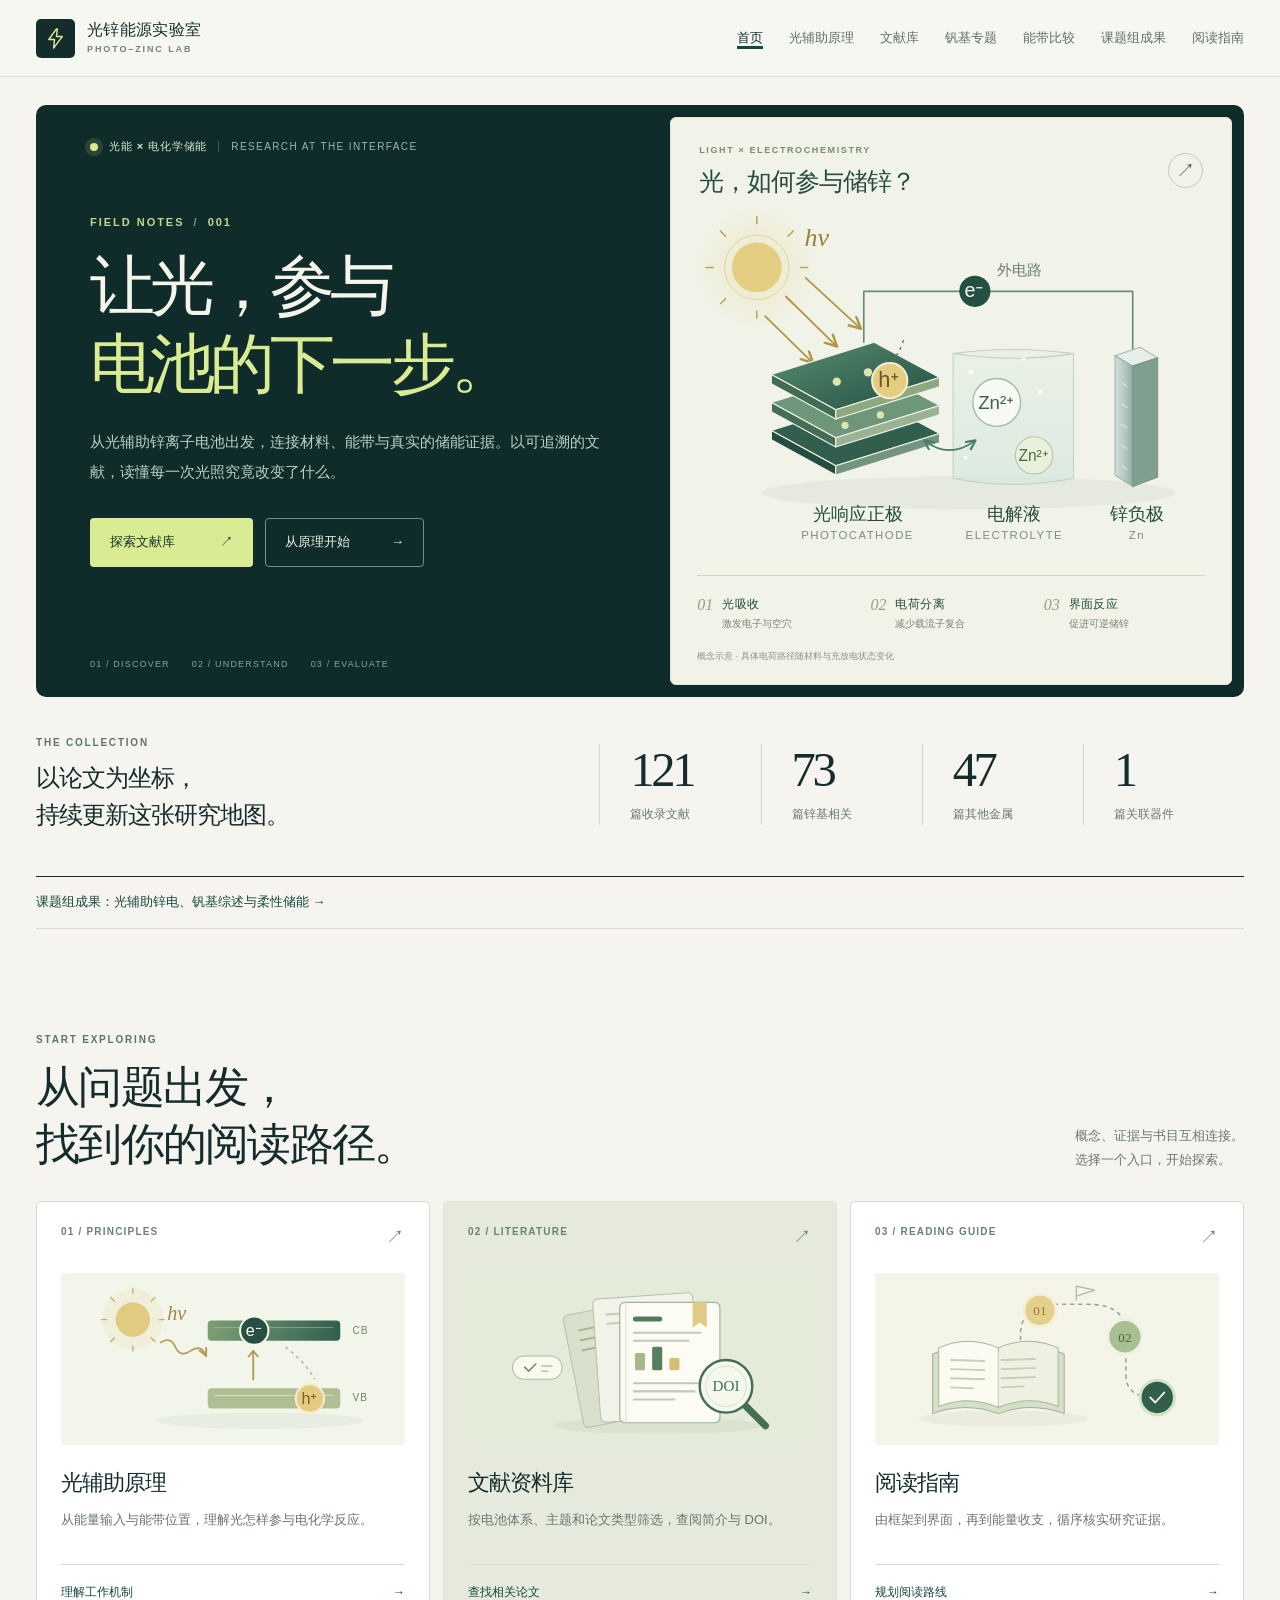
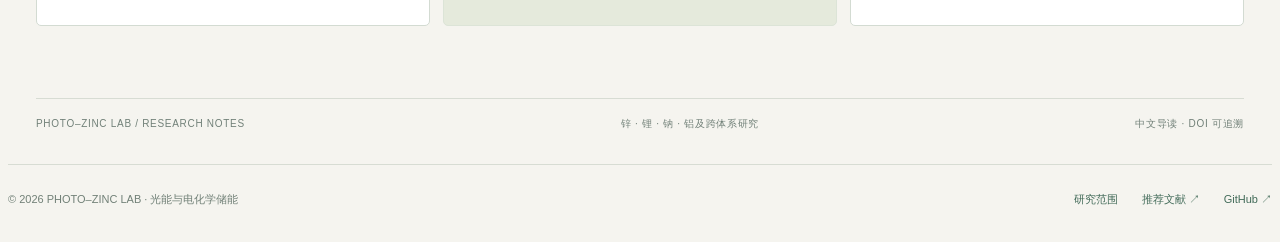
==== commit 2f5278e0: "Update daily literature" ====
--- a/index.html
+++ b/index.html
@@ -86,7 +86,7 @@
     </section>
     <section class="home-metrics" aria-label="文献库概览">
       <div class="metric-intro"><span class="kicker">THE COLLECTION</span><strong>以论文为坐标，<br/>持续更新这张研究地图。</strong></div>
-      <div class="home-stats"><div><strong data-paper-count>120</strong><span>篇收录文献</span></div><div><strong data-system-count="zinc">72</strong><span>篇锌基相关</span></div><div><strong data-system-count="other-metals">47</strong><span>篇其他金属</span></div><div><strong data-system-count="related-devices">1</strong><span>篇关联器件</span></div></div>
+      <div class="home-stats"><div><strong data-paper-count>121</strong><span>篇收录文献</span></div><div><strong data-system-count="zinc">73</strong><span>篇锌基相关</span></div><div><strong data-system-count="other-metals">47</strong><span>篇其他金属</span></div><div><strong data-system-count="related-devices">1</strong><span>篇关联器件</span></div></div>
     </section>
     <p class="home-group-link"><a href="group.html">课题组成果：光辅助锌电、钒基综述与柔性储能 →</a></p><section class="entry-section" aria-labelledby="entry-title">
       <div class="entry-heading"><div><span class="kicker">START EXPLORING</span><h2 id="entry-title">从问题出发，<br/>找到你的阅读路径。</h2></div><p>概念、证据与书目互相连接。<br/>选择一个入口，开始探索。</p></div>
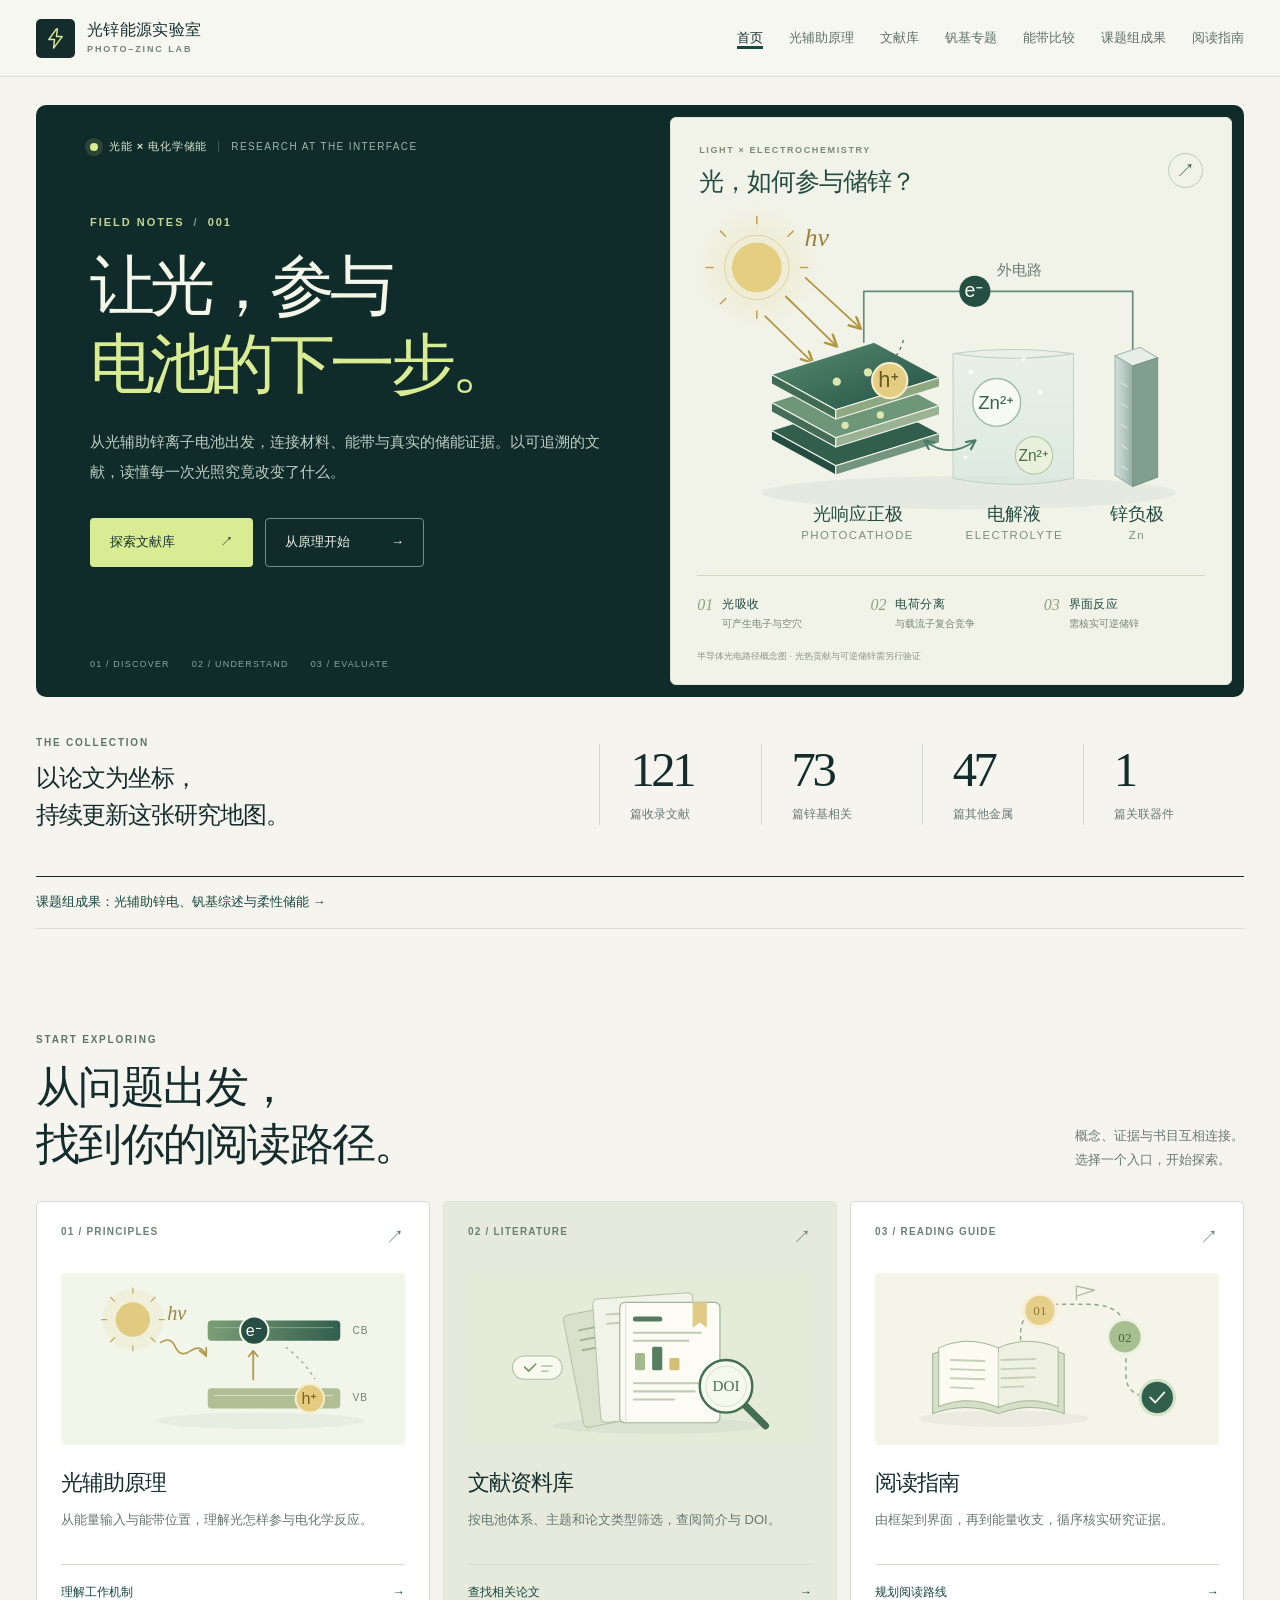
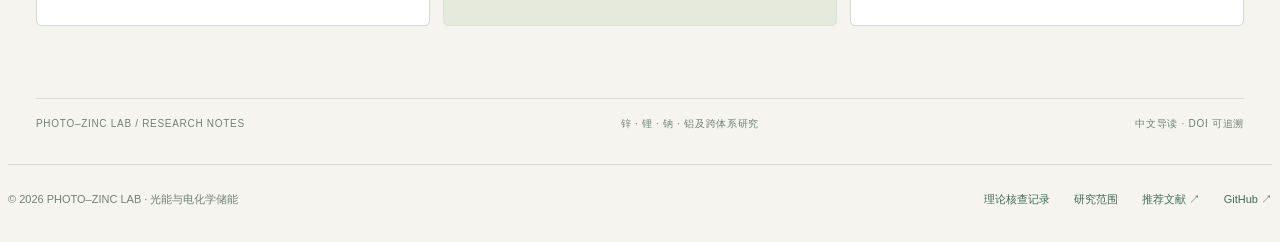
==== commit af5bd9ab: "Audit theory, qualify mechanisms and publish evidence ledger" ====
--- a/index.html
+++ b/index.html
@@ -42,8 +42,8 @@
       <figure class="hero-visual mechanism-figure" aria-labelledby="mechanism-heading">
         <div class="mechanism-heading"><div><span class="mechanism-eyebrow">LIGHT × ELECTROCHEMISTRY</span><h2 id="mechanism-heading">光，如何参与储锌？</h2></div><a class="mechanism-link" href="principles.html" aria-label="查看光辅助工作原理">↗</a></div>
         <svg class="mechanism-art" viewBox="0 0 520 350" role="img" aria-labelledby="mechanism-title mechanism-description">
-          <title id="mechanism-title">光辅助锌离子电池的界面反应示意</title>
-          <desc id="mechanism-description">光照激发光响应正极中的电子与空穴。分离后的载流子参与界面反应，锌离子在正极与电解液之间可逆迁移；正极通过外电路与锌负极相连。箭头表示概念过程，具体电荷路径随材料和充放电状态变化。</desc>
+          <title id="mechanism-title">半导体光响应正极的电荷转移概念图</title>
+          <desc id="mechanism-description">这里只示意常规半导体的光电路径，不代表光热等全部光辅助机制。电极吸光后可能产生电子与空穴；在能级、分离和界面条件合适时，电荷可能参与储锌相关反应。锌离子的双向箭头表示典型可逆迁移，外电路未标注固定电子方向；实际储能反应和电荷路径随材料及充放电状态变化。</desc>
           <defs>
             <radialGradient id="light-halo"><stop stop-color="#e5cd73" stop-opacity=".3"/><stop offset="1" stop-color="#e5cd73" stop-opacity="0"/></radialGradient>
             <linearGradient id="cathode-face" x1="0" y1="0" x2="1" y2="1"><stop stop-color="#5a8d70"/><stop offset="1" stop-color="#214f43"/></linearGradient>
@@ -81,7 +81,7 @@
           <g fill="#254c40" font-size="17" font-weight="600" text-anchor="middle"><text x="170" y="306">光响应正极</text><text x="321" y="306">电解液</text><text x="439" y="306">锌负极</text></g>
           <g fill="#7a8e7d" font-size="11" letter-spacing="1.4" text-anchor="middle"><text x="170" y="325">PHOTOCATHODE</text><text x="321" y="325">ELECTROLYTE</text><text x="439" y="325">Zn</text></g>
         </svg>
-        <figcaption class="mechanism-caption"><ol class="mechanism-steps"><li><span>01</span><div><strong>光吸收</strong><small>激发电子与空穴</small></div></li><li><span>02</span><div><strong>电荷分离</strong><small>减少载流子复合</small></div></li><li><span>03</span><div><strong>界面反应</strong><small>促进可逆储锌</small></div></li></ol><p>概念示意 · 具体电荷路径随材料与充放电状态变化</p></figcaption>
+        <figcaption class="mechanism-caption"><ol class="mechanism-steps"><li><span>01</span><div><strong>光吸收</strong><small>可产生电子与空穴</small></div></li><li><span>02</span><div><strong>电荷分离</strong><small>与载流子复合竞争</small></div></li><li><span>03</span><div><strong>界面反应</strong><small>需核实可逆储锌</small></div></li></ol><p>半导体光电路径概念图 · 光热贡献与可逆储锌需另行验证</p></figcaption>
       </figure>
     </section>
     <section class="home-metrics" aria-label="文献库概览">
@@ -130,7 +130,7 @@
     </section>
     <div class="home-bottom"><span>PHOTO–ZINC LAB / RESEARCH NOTES</span><span>锌 · 锂 · 钠 · 铝及跨体系研究</span><span>中文导读 · DOI 可追溯</span></div>
   </main>
-  <footer class="site-footer"><span>© 2026 PHOTO–ZINC LAB · 光能与电化学储能</span><div class="footer-links"><a href="guide.html#research">研究范围</a><a href="https://github.com/terryliu0125-ship-it/photo-zinc-lab/issues" target="_blank" rel="noopener noreferrer">推荐文献 ↗</a><a href="https://github.com/terryliu0125-ship-it/photo-zinc-lab" target="_blank" rel="noopener noreferrer">GitHub ↗</a></div></footer>
+  <footer class="site-footer"><span>© 2026 PHOTO–ZINC LAB · 光能与电化学储能</span><div class="footer-links"><a href="theory-audit.html">理论核查记录</a><a href="guide.html#research">研究范围</a><a href="https://github.com/terryliu0125-ship-it/photo-zinc-lab/issues" target="_blank" rel="noopener noreferrer">推荐文献 ↗</a><a href="https://github.com/terryliu0125-ship-it/photo-zinc-lab" target="_blank" rel="noopener noreferrer">GitHub ↗</a></div></footer>
   <script src="site.js?v=20261013-pages1" defer></script>
 </body>
 </html>
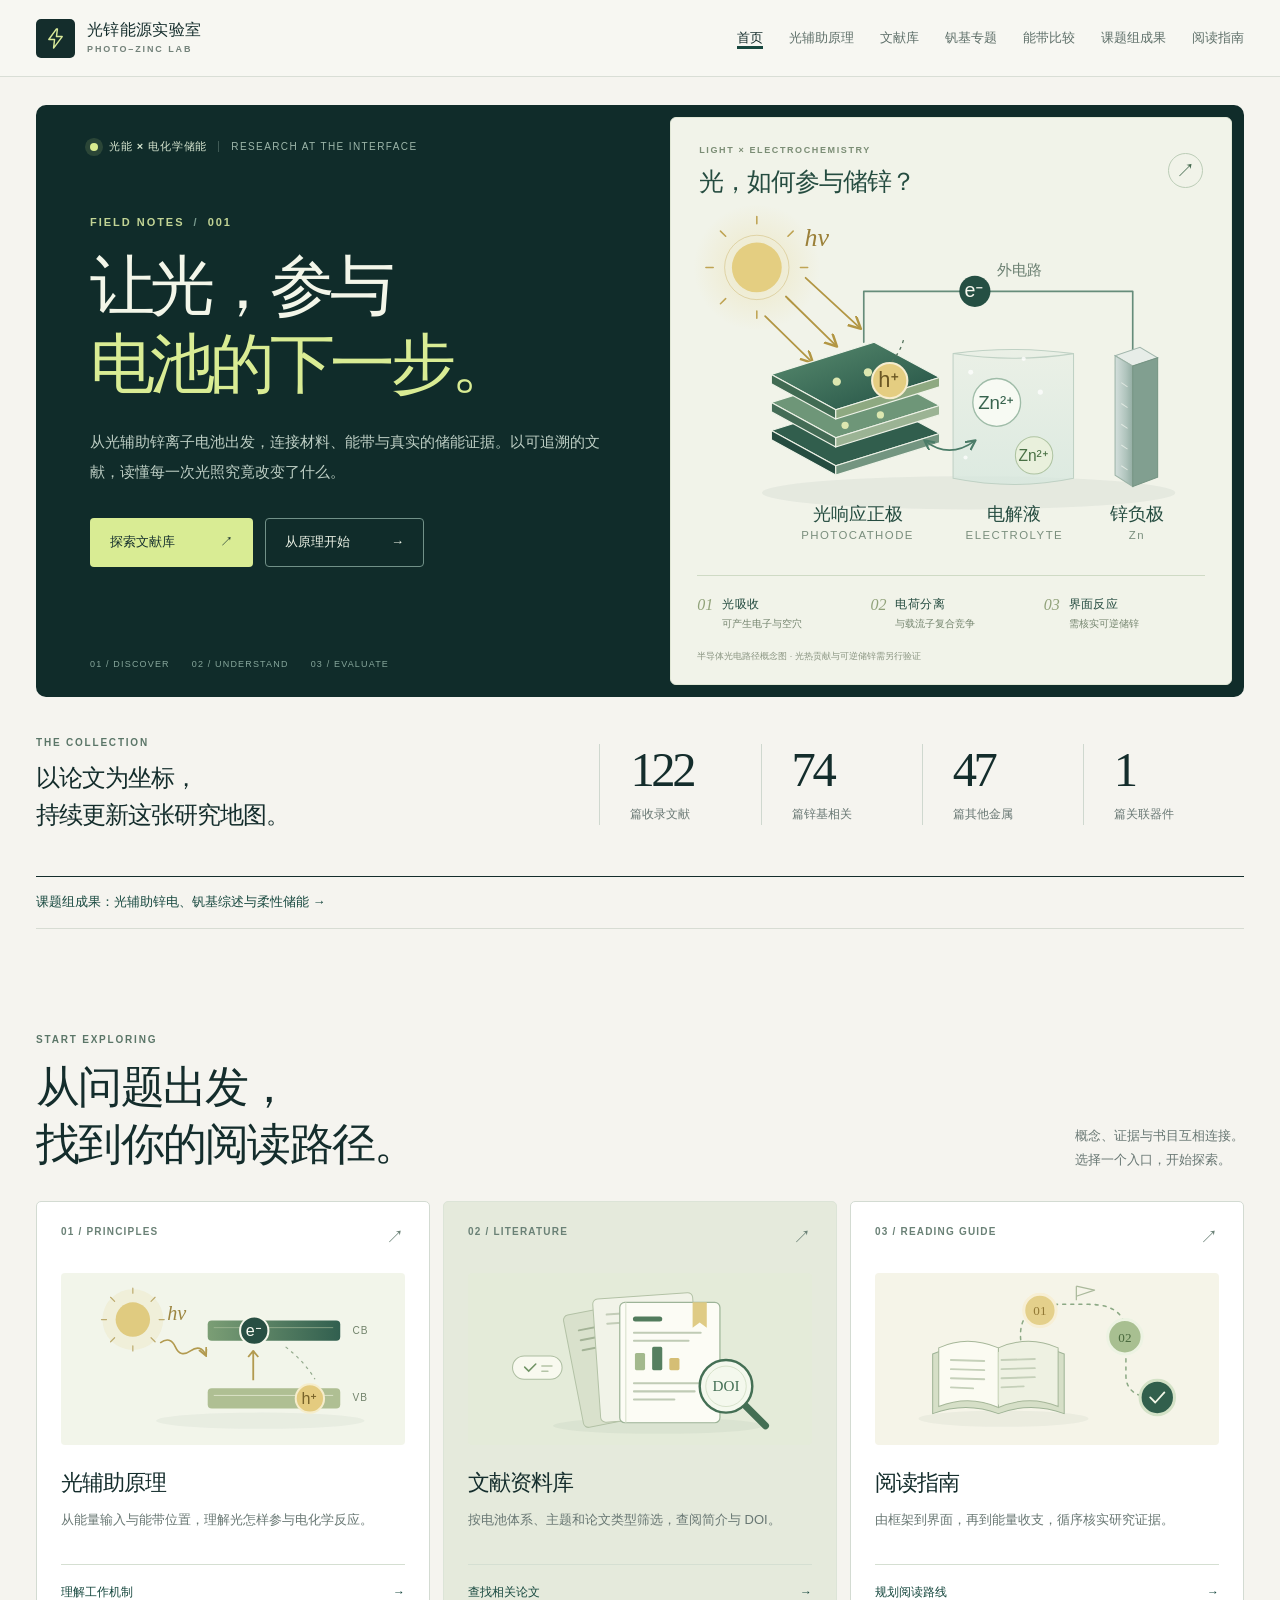
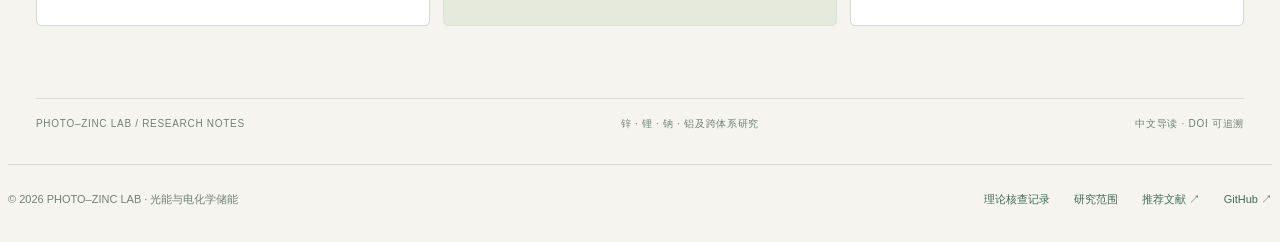
==== commit 92ce3078: "Update daily literature" ====
--- a/index.html
+++ b/index.html
@@ -86,7 +86,7 @@
     </section>
     <section class="home-metrics" aria-label="文献库概览">
       <div class="metric-intro"><span class="kicker">THE COLLECTION</span><strong>以论文为坐标，<br/>持续更新这张研究地图。</strong></div>
-      <div class="home-stats"><div><strong data-paper-count>121</strong><span>篇收录文献</span></div><div><strong data-system-count="zinc">73</strong><span>篇锌基相关</span></div><div><strong data-system-count="other-metals">47</strong><span>篇其他金属</span></div><div><strong data-system-count="related-devices">1</strong><span>篇关联器件</span></div></div>
+      <div class="home-stats"><div><strong data-paper-count>122</strong><span>篇收录文献</span></div><div><strong data-system-count="zinc">74</strong><span>篇锌基相关</span></div><div><strong data-system-count="other-metals">47</strong><span>篇其他金属</span></div><div><strong data-system-count="related-devices">1</strong><span>篇关联器件</span></div></div>
     </section>
     <p class="home-group-link"><a href="group.html">课题组成果：光辅助锌电、钒基综述与柔性储能 →</a></p><section class="entry-section" aria-labelledby="entry-title">
       <div class="entry-heading"><div><span class="kicker">START EXPLORING</span><h2 id="entry-title">从问题出发，<br/>找到你的阅读路径。</h2></div><p>概念、证据与书目互相连接。<br/>选择一个入口，开始探索。</p></div>
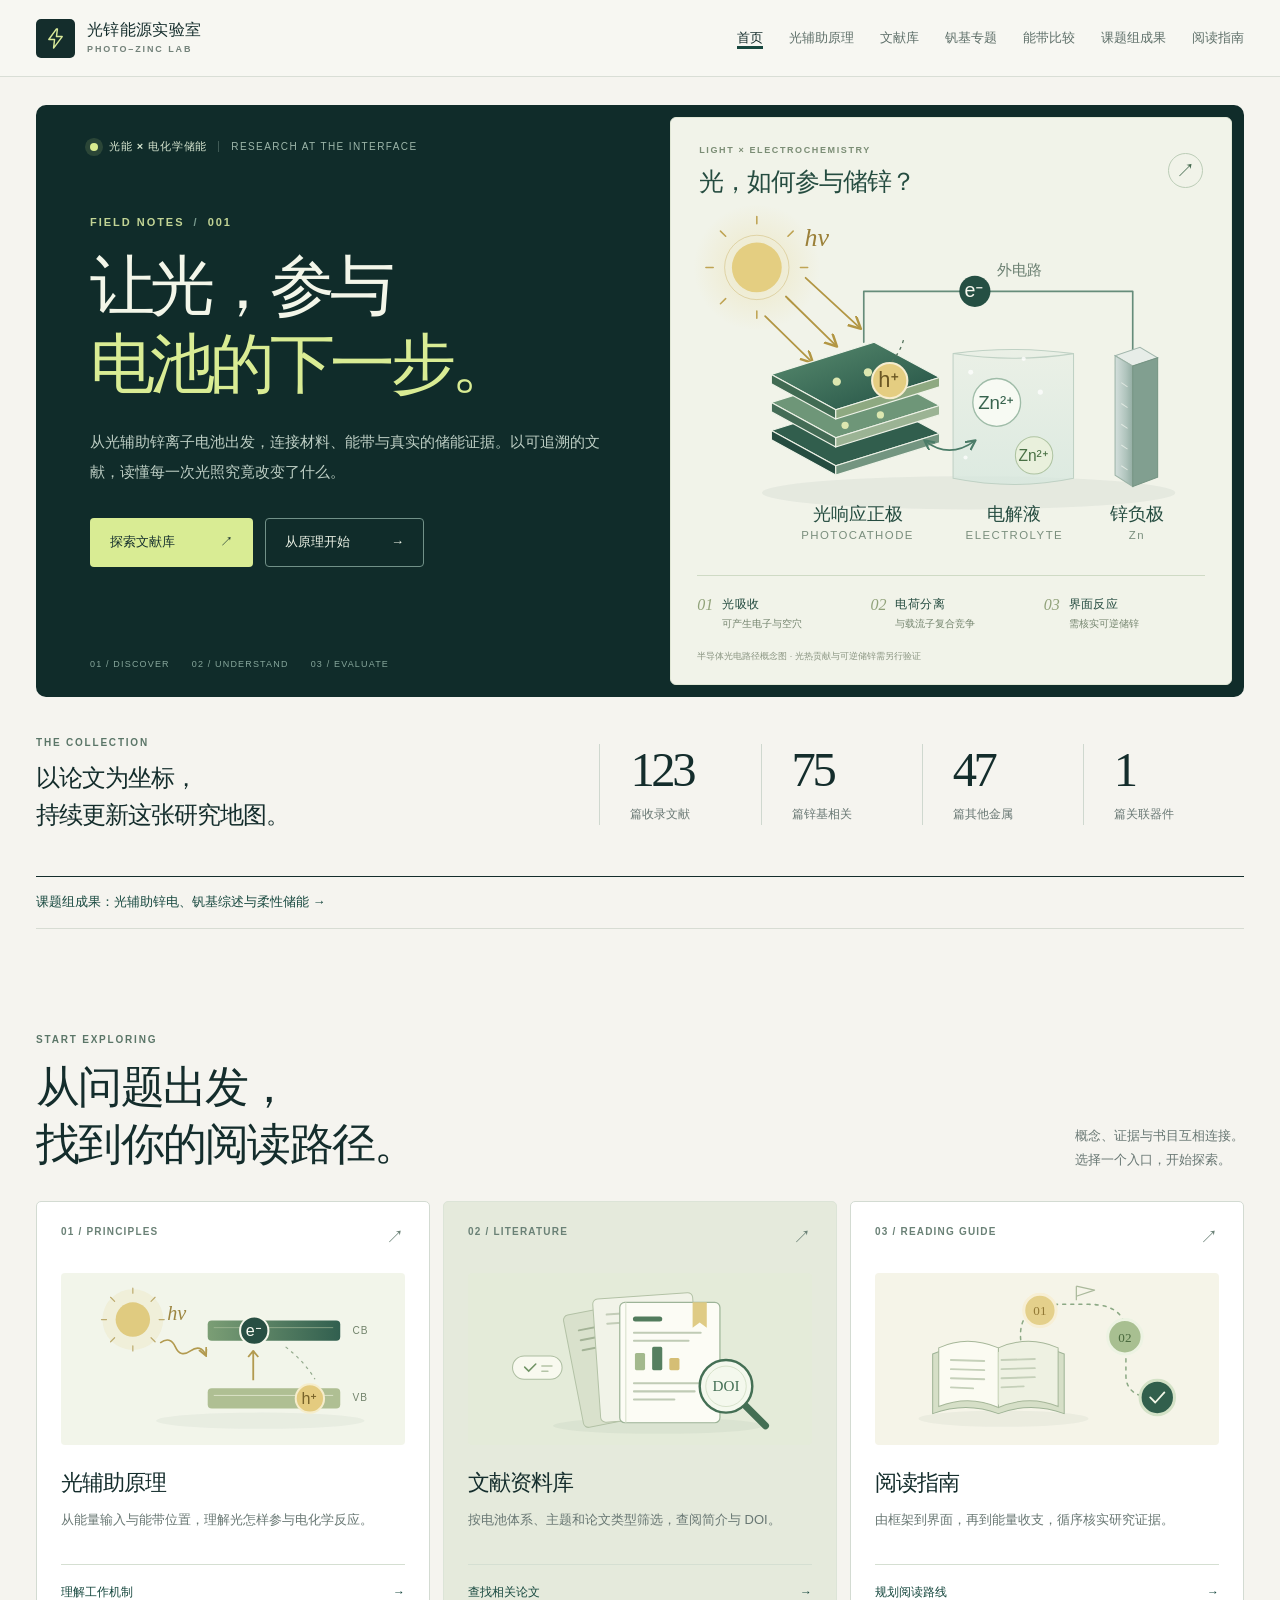
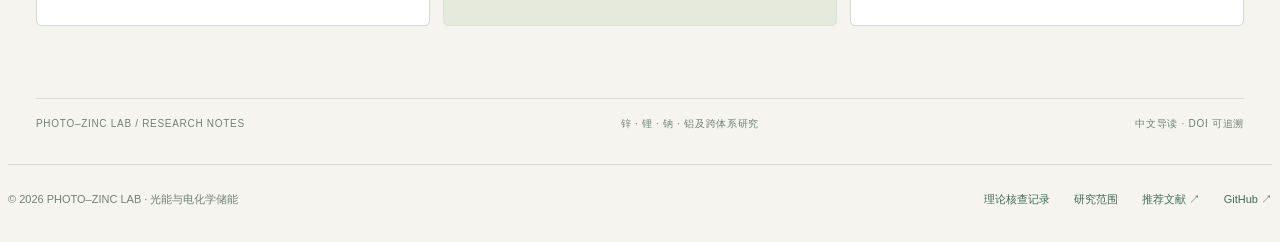
==== commit b9cb32a3: "Update daily literature" ====
--- a/index.html
+++ b/index.html
@@ -86,7 +86,7 @@
     </section>
     <section class="home-metrics" aria-label="文献库概览">
       <div class="metric-intro"><span class="kicker">THE COLLECTION</span><strong>以论文为坐标，<br/>持续更新这张研究地图。</strong></div>
-      <div class="home-stats"><div><strong data-paper-count>122</strong><span>篇收录文献</span></div><div><strong data-system-count="zinc">74</strong><span>篇锌基相关</span></div><div><strong data-system-count="other-metals">47</strong><span>篇其他金属</span></div><div><strong data-system-count="related-devices">1</strong><span>篇关联器件</span></div></div>
+      <div class="home-stats"><div><strong data-paper-count>123</strong><span>篇收录文献</span></div><div><strong data-system-count="zinc">75</strong><span>篇锌基相关</span></div><div><strong data-system-count="other-metals">47</strong><span>篇其他金属</span></div><div><strong data-system-count="related-devices">1</strong><span>篇关联器件</span></div></div>
     </section>
     <p class="home-group-link"><a href="group.html">课题组成果：光辅助锌电、钒基综述与柔性储能 →</a></p><section class="entry-section" aria-labelledby="entry-title">
       <div class="entry-heading"><div><span class="kicker">START EXPLORING</span><h2 id="entry-title">从问题出发，<br/>找到你的阅读路径。</h2></div><p>概念、证据与书目互相连接。<br/>选择一个入口，开始探索。</p></div>
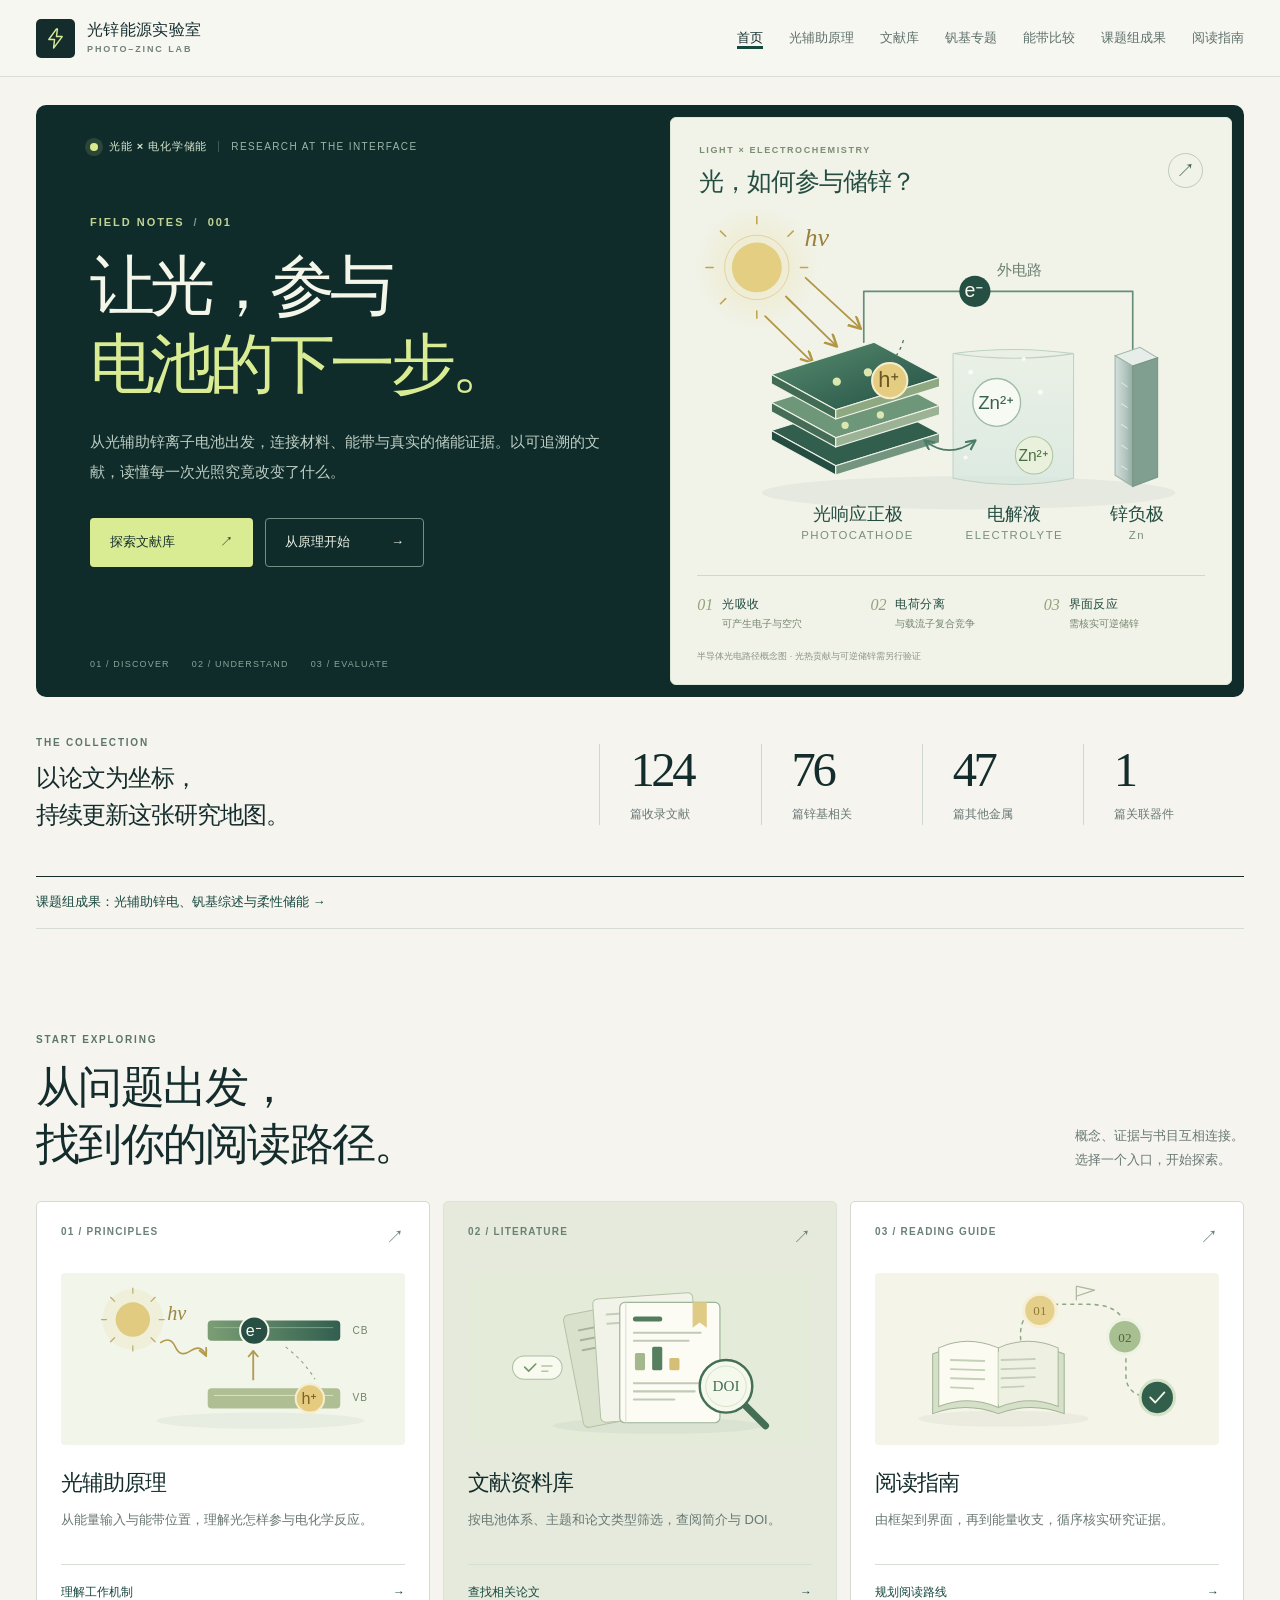
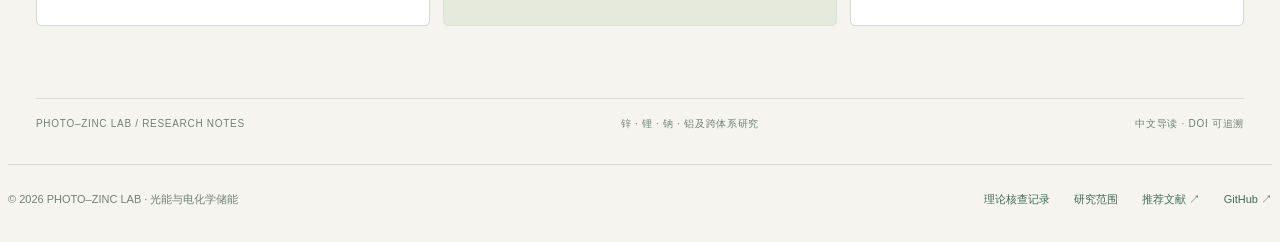
==== commit 1f25a1bb: "Update daily literature" ====
--- a/index.html
+++ b/index.html
@@ -86,7 +86,7 @@
     </section>
     <section class="home-metrics" aria-label="文献库概览">
       <div class="metric-intro"><span class="kicker">THE COLLECTION</span><strong>以论文为坐标，<br/>持续更新这张研究地图。</strong></div>
-      <div class="home-stats"><div><strong data-paper-count>123</strong><span>篇收录文献</span></div><div><strong data-system-count="zinc">75</strong><span>篇锌基相关</span></div><div><strong data-system-count="other-metals">47</strong><span>篇其他金属</span></div><div><strong data-system-count="related-devices">1</strong><span>篇关联器件</span></div></div>
+      <div class="home-stats"><div><strong data-paper-count>124</strong><span>篇收录文献</span></div><div><strong data-system-count="zinc">76</strong><span>篇锌基相关</span></div><div><strong data-system-count="other-metals">47</strong><span>篇其他金属</span></div><div><strong data-system-count="related-devices">1</strong><span>篇关联器件</span></div></div>
     </section>
     <p class="home-group-link"><a href="group.html">课题组成果：光辅助锌电、钒基综述与柔性储能 →</a></p><section class="entry-section" aria-labelledby="entry-title">
       <div class="entry-heading"><div><span class="kicker">START EXPLORING</span><h2 id="entry-title">从问题出发，<br/>找到你的阅读路径。</h2></div><p>概念、证据与书目互相连接。<br/>选择一个入口，开始探索。</p></div>
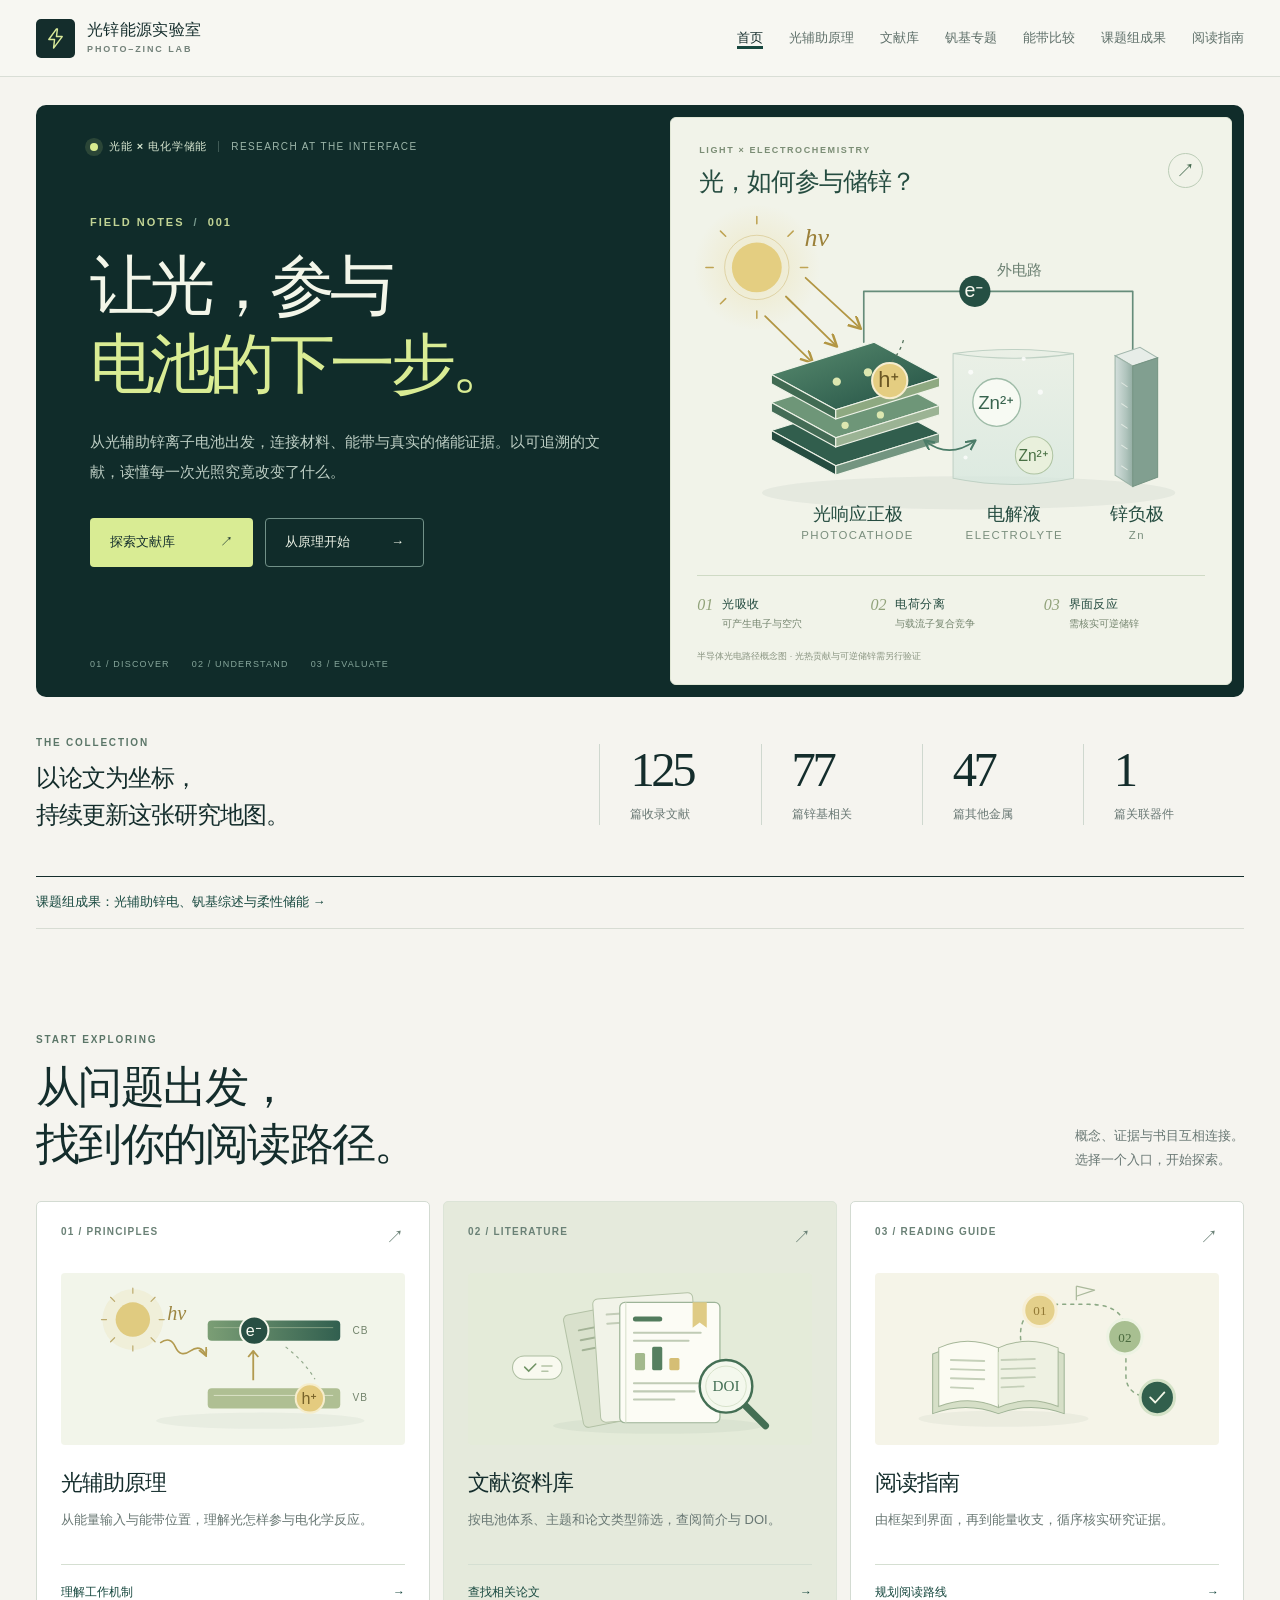
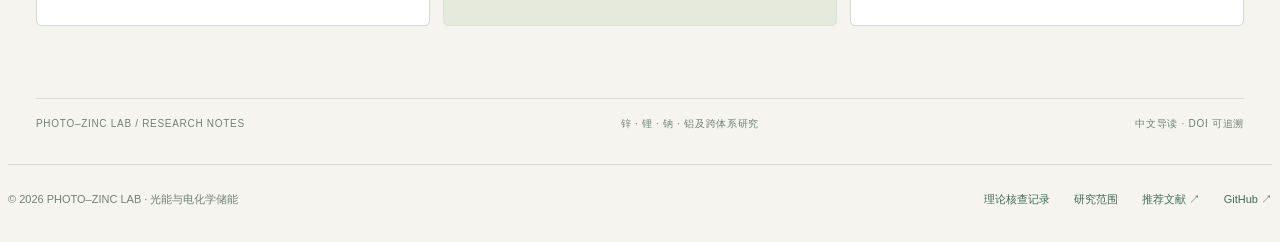
==== commit 46e7eb42: "Update daily literature" ====
--- a/index.html
+++ b/index.html
@@ -86,7 +86,7 @@
     </section>
     <section class="home-metrics" aria-label="文献库概览">
       <div class="metric-intro"><span class="kicker">THE COLLECTION</span><strong>以论文为坐标，<br/>持续更新这张研究地图。</strong></div>
-      <div class="home-stats"><div><strong data-paper-count>124</strong><span>篇收录文献</span></div><div><strong data-system-count="zinc">76</strong><span>篇锌基相关</span></div><div><strong data-system-count="other-metals">47</strong><span>篇其他金属</span></div><div><strong data-system-count="related-devices">1</strong><span>篇关联器件</span></div></div>
+      <div class="home-stats"><div><strong data-paper-count>125</strong><span>篇收录文献</span></div><div><strong data-system-count="zinc">77</strong><span>篇锌基相关</span></div><div><strong data-system-count="other-metals">47</strong><span>篇其他金属</span></div><div><strong data-system-count="related-devices">1</strong><span>篇关联器件</span></div></div>
     </section>
     <p class="home-group-link"><a href="group.html">课题组成果：光辅助锌电、钒基综述与柔性储能 →</a></p><section class="entry-section" aria-labelledby="entry-title">
       <div class="entry-heading"><div><span class="kicker">START EXPLORING</span><h2 id="entry-title">从问题出发，<br/>找到你的阅读路径。</h2></div><p>概念、证据与书目互相连接。<br/>选择一个入口，开始探索。</p></div>
